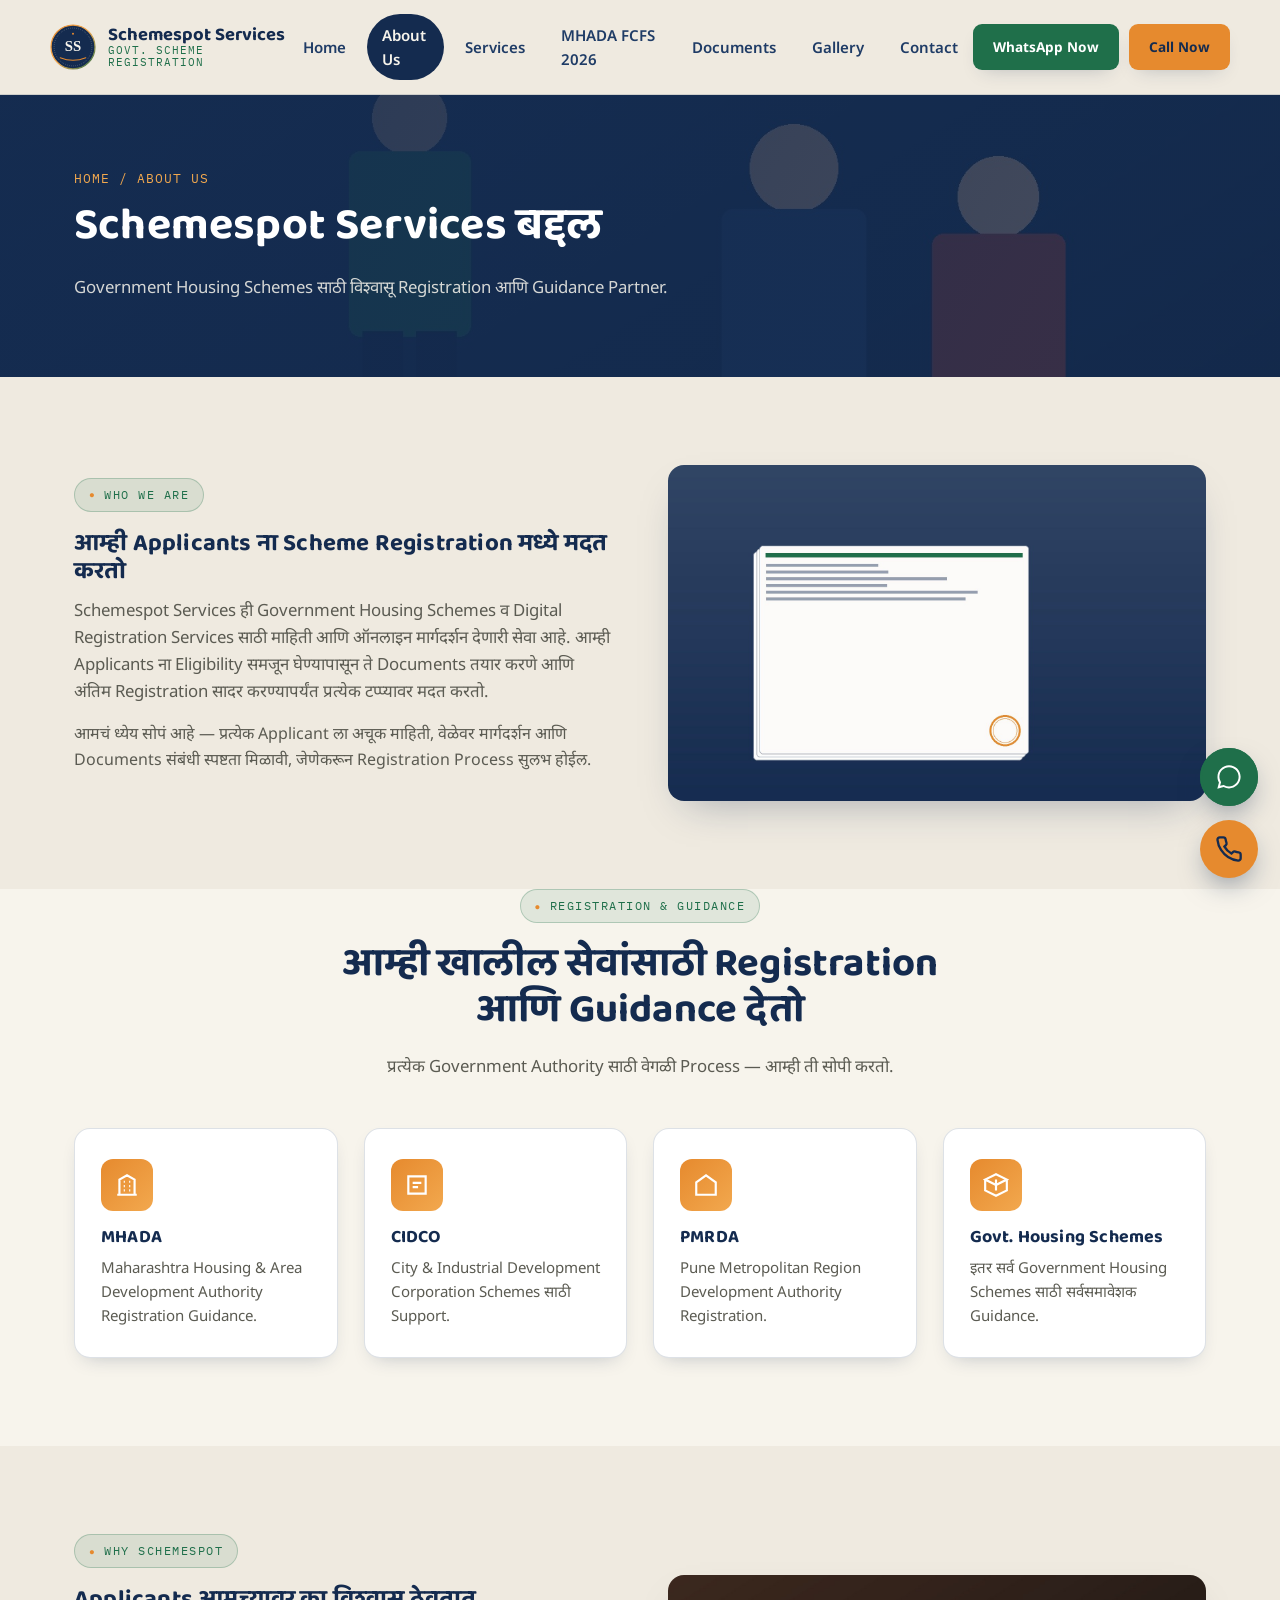
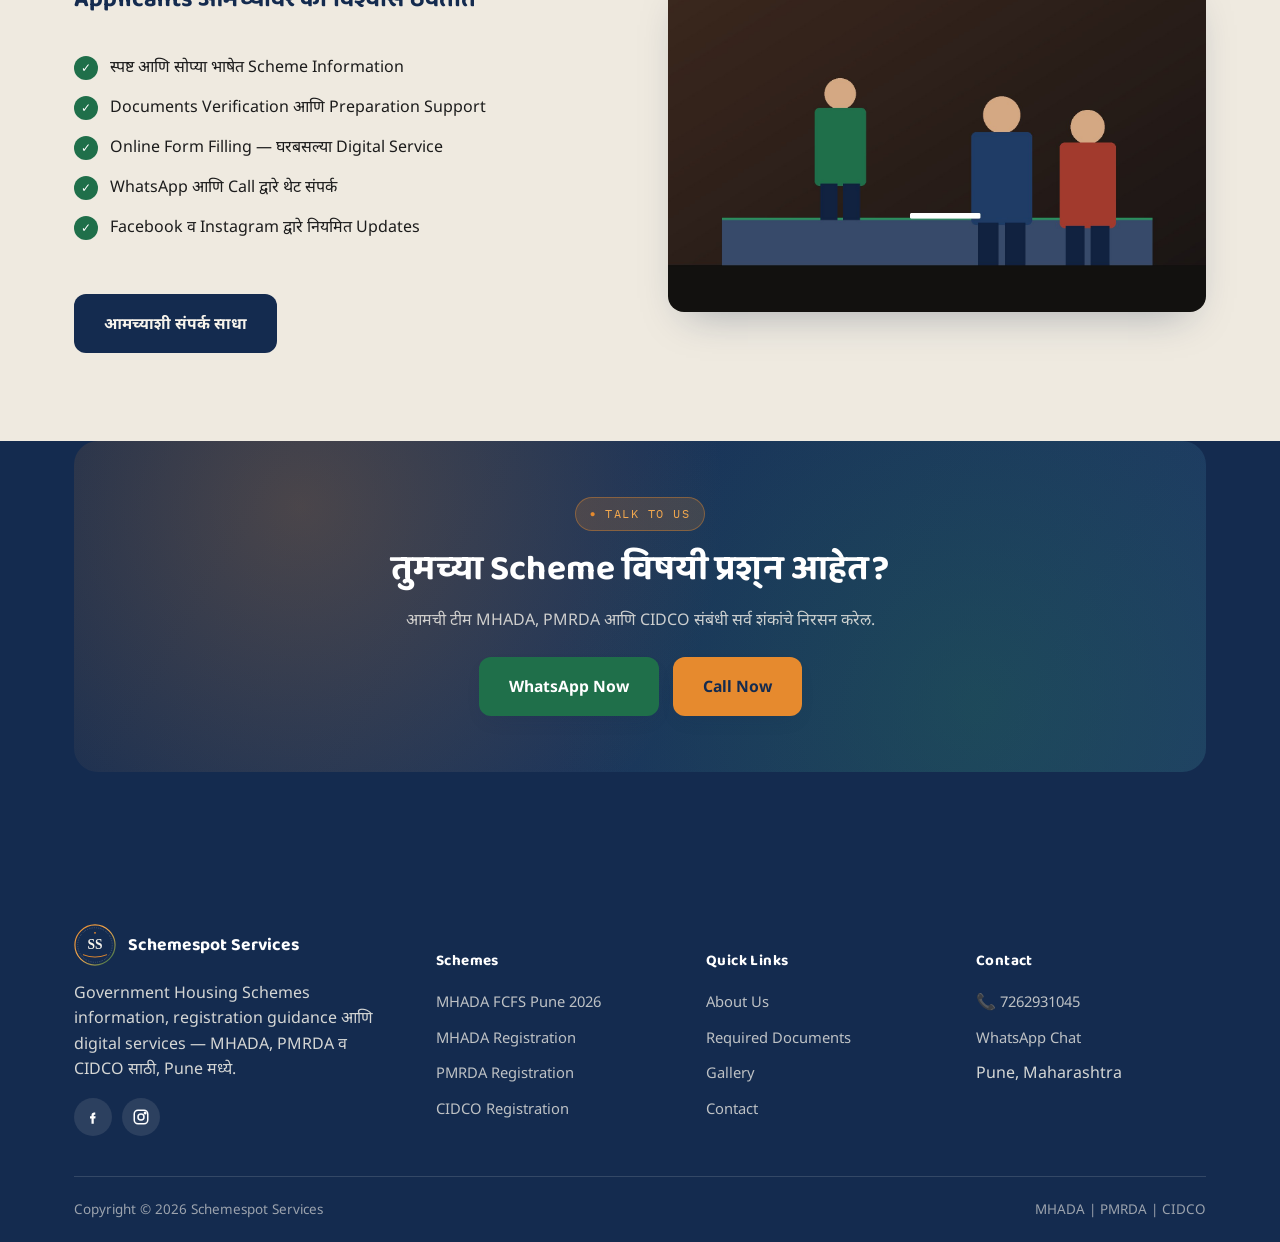
==== about.html @ c351c9f7 "sdjh" ====
<!DOCTYPE html>
<html lang="mr">
<head>
<meta charset="UTF-8">
<meta name="viewport" content="width=device-width, initial-scale=1.0">
<title>About Us | Schemespot Services</title>
<meta name="description" content="Schemespot Services आम्ही MHADA, CIDCO, PMRDA आणि Government Housing Schemes साठी Registration आणि Guidance देतो.">
<link rel="icon" href="assets/icons/logo.svg" type="image/svg+xml">
<link href="https://fonts.googleapis.com/css2?family=Baloo+2:wght@500;600;700;800&family=Noto+Sans:wght@400;500;600;700&family=Noto+Sans+Devanagari:wght@400;500;600;700&family=IBM+Plex+Mono:wght@500;600&display=swap" rel="stylesheet">
<link rel="stylesheet" href="css/style.css">
</head>
<body>

<header class="site-header">
  <div class="container nav">
    <a href="index.html" class="brand">
      <img src="assets/icons/logo.svg" alt="Schemespot Services logo">
      <div class="brand-text"><strong>Schemespot Services</strong><span>Govt. Scheme Registration</span></div>
    </a>
    <nav class="nav-links">
      <a href="index.html">Home</a>
      <a href="about.html">About Us</a>
      <a href="services.html">Services</a>
      <a href="mhada-fcfs.html">MHADA FCFS 2026</a>
      <a href="documents.html">Documents</a>
      <a href="gallery.html">Gallery</a>
      <a href="contact.html">Contact</a>
    </nav>
    <div class="nav-cta">
      <a href="https://wa.me/917262931045" target="_blank" rel="noopener" class="btn btn-whatsapp btn-sm">WhatsApp Now</a>
      <a href="tel:+917262931045" class="btn btn-call btn-sm">Call Now</a>
    </div>
    <button class="nav-toggle" aria-label="Toggle menu"><span></span><span></span><span></span></button>
  </div>
</header>

<section class="page-hero">
  <div class="hero-media" style="background-image:url('assets/images/about-office.jpg')"></div>
  <div class="container">
    <div class="breadcrumb">Home / About Us</div>
    <h1>Schemespot Services बद्दल</h1>
    <p>Government Housing Schemes साठी विश्वासू Registration आणि Guidance Partner.</p>
  </div>
</section>

<section>
  <div class="container split">
    <div class="reveal">
      <span class="eyebrow">Who We Are</span>
      <h2>आम्ही Applicants ना Scheme Registration मध्ये मदत करतो</h2>
      <p style="color:var(--muted);font-size:1.05rem;">Schemespot Services ही Government Housing Schemes व Digital Registration Services साठी माहिती आणि ऑनलाइन मार्गदर्शन देणारी सेवा आहे. आम्ही Applicants ना Eligibility समजून घेण्यापासून ते Documents तयार करणे आणि अंतिम Registration सादर करण्यापर्यंत प्रत्येक टप्प्यावर मदत करतो.</p>
      <p style="color:var(--muted);">आमचं ध्येय सोपं आहे — प्रत्येक Applicant ला अचूक माहिती, वेळेवर मार्गदर्शन आणि Documents संबंधी स्पष्टता मिळावी, जेणेकरून Registration Process सुलभ होईल.</p>
    </div>
    <div class="media-col reveal">
      <img src="assets/images/documents-banner.jpg" alt="Document verification illustration">
    </div>
  </div>
</section>

<section style="background:var(--paper-2);padding-top:0;">
  <div class="container">
    <div class="section-head center reveal">
      <span class="eyebrow" style="margin-left:auto;margin-right:auto;">Registration & Guidance</span>
      <h2>आम्ही खालील सेवांसाठी Registration आणि Guidance देतो</h2>
      <p>प्रत्येक Government Authority साठी वेगळी Process — आम्ही ती सोपी करतो.</p>
    </div>
    <div class="grid cols-4">
      <div class="card reveal">
        <div class="icon"><svg viewBox="0 0 24 24" fill="none" stroke="currentColor" stroke-width="2"><path d="M3 21h18M5 21V7l7-4 7 4v14M9 9h1m4 0h1m-6 4h1m4 0h1m-6 4h1m4 0h1"/></svg></div>
        <h3>MHADA</h3>
        <p>Maharashtra Housing & Area Development Authority Registration Guidance.</p>
      </div>
      <div class="card reveal">
        <div class="icon"><svg viewBox="0 0 24 24" fill="none" stroke="currentColor" stroke-width="2"><path d="M4 4h16v16H4z"/><path d="M8 10h8M8 14h5"/></svg></div>
        <h3>CIDCO</h3>
        <p>City & Industrial Development Corporation Schemes साठी Support.</p>
      </div>
      <div class="card reveal">
        <div class="icon"><svg viewBox="0 0 24 24" fill="none" stroke="currentColor" stroke-width="2"><path d="M3 9.5 12 3l9 6.5V21H3V9.5Z"/></svg></div>
        <h3>PMRDA</h3>
        <p>Pune Metropolitan Region Development Authority Registration.</p>
      </div>
      <div class="card reveal">
        <div class="icon"><svg viewBox="0 0 24 24" fill="none" stroke="currentColor" stroke-width="2"><path d="M12 2 2 7l10 5 10-5-10-5Zm0 5v10M2 7v10l10 5 10-5V7"/></svg></div>
        <h3>Govt. Housing Schemes</h3>
        <p>इतर सर्व Government Housing Schemes साठी सर्वसमावेशक Guidance.</p>
      </div>
    </div>
  </div>
</section>

<section>
  <div class="container split reverse">
    <div class="media-col reveal">
      <img src="assets/images/registration-photo-2.jpg" alt="Registration desk illustration">
    </div>
    <div class="reveal">
      <span class="eyebrow">Why Schemespot</span>
      <h2>Applicants आमच्यावर का विश्वास ठेवतात</h2>
      <ul class="checklist mt-40">
        <li><span class="tick">✓</span> स्पष्ट आणि सोप्या भाषेत Scheme Information</li>
        <li><span class="tick">✓</span> Documents Verification आणि Preparation Support</li>
        <li><span class="tick">✓</span> Online Form Filling — घरबसल्या Digital Service</li>
        <li><span class="tick">✓</span> WhatsApp आणि Call द्वारे थेट संपर्क</li>
        <li><span class="tick">✓</span> Facebook व Instagram द्वारे नियमित Updates</li>
      </ul>
      <a href="contact.html" class="btn btn-ink mt-40">आमच्याशी संपर्क साधा</a>
    </div>
  </div>
</section>

<section class="band" style="padding-top:0;">
  <div class="container">
    <div class="cta-band reveal">
      <span class="eyebrow" style="background:rgba(230,138,46,.18);border-color:rgba(230,138,46,.4);color:var(--saffron-2);">Talk To Us</span>
      <h2>तुमच्या Scheme विषयी प्रश्न आहेत?</h2>
      <p style="color:rgba(247,244,236,.8);max-width:520px;margin:12px auto 0;">आमची टीम MHADA, PMRDA आणि CIDCO संबंधी सर्व शंकांचे निरसन करेल.</p>
      <div class="cta-actions">
        <a href="https://wa.me/917262931045" target="_blank" rel="noopener" class="btn btn-whatsapp">WhatsApp Now</a>
        <a href="tel:+917262931045" class="btn btn-call">Call Now</a>
      </div>
    </div>
  </div>
</section>

<footer class="site-footer">
  <div class="container">
    <div class="footer-grid">
      <div>
        <div class="footer-brand"><img src="assets/icons/logo.svg" alt="Schemespot logo"><strong>Schemespot Services</strong></div>
        <p>Government Housing Schemes information, registration guidance आणि digital services — MHADA, PMRDA व CIDCO साठी, Pune मध्ये.</p>
        <div class="footer-social">
          <a href="https://www.facebook.com/share/1D9FqA26S8/" target="_blank" rel="noopener" aria-label="Facebook"><svg viewBox="0 0 24 24" fill="currentColor" style="color:#fff"><path d="M13.5 9H15V6h-1.5C11.6 6 10 7.6 10 9.5V11H8v3h2v7h3v-7h2.1l.4-3H13v-1.2c0-.6.4-.8.5-.8Z"/></svg></a>
          <a href="https://www.instagram.com/schemspot?igsh=ZXhpd25mdWsyY2Uy" target="_blank" rel="noopener" aria-label="Instagram"><svg viewBox="0 0 24 24" fill="none" stroke="#fff" stroke-width="2"><rect x="3" y="3" width="18" height="18" rx="5"/><circle cx="12" cy="12" r="4"/><circle cx="17.5" cy="6.5" r="1"/></svg></a>
        </div>
      </div>
      <div>
        <h5>Schemes</h5>
        <ul>
          <li><a href="mhada-fcfs.html">MHADA FCFS Pune 2026</a></li>
          <li><a href="services.html">MHADA Registration</a></li>
          <li><a href="services.html">PMRDA Registration</a></li>
          <li><a href="services.html">CIDCO Registration</a></li>
        </ul>
      </div>
      <div>
        <h5>Quick Links</h5>
        <ul>
          <li><a href="about.html">About Us</a></li>
          <li><a href="documents.html">Required Documents</a></li>
          <li><a href="gallery.html">Gallery</a></li>
          <li><a href="contact.html">Contact</a></li>
        </ul>
      </div>
      <div>
        <h5>Contact</h5>
        <ul>
          <li>📞 <a href="tel:+917262931045">7262931045</a></li>
          <li><a href="https://wa.me/917262931045" target="_blank" rel="noopener">WhatsApp Chat</a></li>
          <li>Pune, Maharashtra</li>
        </ul>
      </div>
    </div>
    <div class="footer-bottom">
      <span>Copyright © 2026 Schemespot Services</span>
      <span>MHADA | PMRDA | CIDCO</span>
    </div>
  </div>
</footer>

<div class="floating-buttons">
  <a href="https://wa.me/917262931045" class="fab fab-whatsapp" target="_blank" rel="noopener" aria-label="WhatsApp">
    <svg viewBox="0 0 24 24" fill="currentColor"><path d="M12.04 2C6.58 2 2.13 6.45 2.13 11.91c0 1.75.46 3.39 1.26 4.82L2 22l5.42-1.36a9.9 9.9 0 0 0 4.62 1.13h.01c5.46 0 9.91-4.45 9.91-9.91S17.5 2 12.04 2Zm0 18.13a8.2 8.2 0 0 1-4.18-1.15l-.3-.18-3.21.8.85-3.13-.2-.32a8.18 8.18 0 0 1-1.26-4.34c0-4.53 3.69-8.22 8.31-8.22 4.53 0 8.22 3.69 8.22 8.22 0 4.53-3.7 8.32-8.23 8.32Z"/></svg>
  </a>
  <a href="tel:+917262931045" class="fab fab-call" aria-label="Call Now">
    <svg viewBox="0 0 24 24" fill="none" stroke="currentColor" stroke-width="2"><path d="M22 16.92v3a2 2 0 0 1-2.18 2 19.79 19.79 0 0 1-8.63-3.07 19.5 19.5 0 0 1-6-6 19.79 19.79 0 0 1-3.07-8.67A2 2 0 0 1 4.11 2h3a2 2 0 0 1 2 1.72c.127.96.362 1.903.7 2.81a2 2 0 0 1-.45 2.11L8.09 9.91a16 16 0 0 0 6 6l1.27-1.27a2 2 0 0 1 2.11-.45c.907.338 1.85.573 2.81.7A2 2 0 0 1 22 16.92Z"/></svg>
  </a>
</div>

<script src="js/script.js"></script>
</body>
</html>
---- css/style.css ----
/* =========================================================
   Schemespot Services — Design Tokens
   Palette: civic-trust navy + saffron/green accents (tricolor
   nod), warm parchment paper. Signature motif: the perforated
   "registration token" card + circular seal stamp — echoing
   the FCFS token-allotment idea at the heart of the brief.
   ========================================================= */
:root{
  --ink:        #142B4F;
  --ink-2:      #1F3C66;
  --ink-soft:   #3A5580;
  --paper:      #EFEAE0;
  --paper-2:    #F7F4EC;
  --white:      #FFFFFF;
  --saffron:    #E68A2E;
  --saffron-2:  #F2A84E;
  --green:      #1F6F4A;
  --green-2:    #2C8F60;
  --maroon:     #A23B2E;
  --text:       #1C1C1C;
  --muted:      #5B5B52;
  --line:       rgba(20,43,79,0.14);
  --shadow:     0 18px 40px -18px rgba(20,43,79,0.35);
  --shadow-sm:  0 8px 20px -10px rgba(20,43,79,0.28);
  --radius:     16px;
  --radius-sm:  10px;
  --container:  1180px;

  --font-display: "Baloo 2", "Noto Sans Devanagari", sans-serif;
  --font-body:    "Noto Sans", "Noto Sans Devanagari", sans-serif;
  --font-mono:    "IBM Plex Mono", monospace;
}

*,*::before,*::after{ box-sizing:border-box; }
html{ scroll-behavior:smooth; }
body{
  margin:0;
  font-family:var(--font-body);
  background:var(--paper);
  color:var(--text);
  line-height:1.6;
  -webkit-font-smoothing:antialiased;
}
img{ max-width:100%; display:block; }
a{ color:inherit; text-decoration:none; }
ul{ margin:0; padding:0; list-style:none; }
h1,h2,h3,h4{
  font-family:var(--font-display);
  color:var(--ink);
  margin:0 0 .5em;
  line-height:1.15;
  letter-spacing:.2px;
}
p{ margin:0 0 1em; }
.container{
  width:100%;
  max-width:var(--container);
  margin:0 auto;
  padding:0 24px;
}
section{ padding:88px 0; }
@media (max-width:760px){ section{ padding:56px 0; } }

.eyebrow{
  display:inline-flex;
  align-items:center;
  gap:8px;
  font-family:var(--font-mono);
  font-size:.78rem;
  letter-spacing:1.5px;
  text-transform:uppercase;
  color:var(--green);
  background:rgba(31,111,74,0.1);
  border:1px solid rgba(31,111,74,0.25);
  padding:6px 14px;
  border-radius:999px;
  margin-bottom:18px;
}
.eyebrow::before{ content:"●"; color:var(--saffron); font-size:.6rem; }

.section-head{ max-width:640px; margin-bottom:48px; }
.section-head h2{ font-size:clamp(1.7rem,3.2vw,2.5rem); }
.section-head p{ color:var(--muted); font-size:1.05rem; }
.section-head.center{ margin-left:auto; margin-right:auto; text-align:center; }

/* Buttons */
.btn{
  display:inline-flex;
  align-items:center;
  justify-content:center;
  gap:10px;
  padding:15px 28px;
  border-radius:12px;
  font-weight:700;
  font-size:.98rem;
  border:2px solid transparent;
  cursor:pointer;
  transition:transform .18s ease, box-shadow .18s ease, background .18s ease, color .18s ease;
  white-space:nowrap;
}
.btn:active{ transform:translateY(1px); }
.btn-whatsapp{ background:var(--green); color:var(--white); box-shadow:var(--shadow-sm); }
.btn-whatsapp:hover{ background:var(--green-2); box-shadow:0 14px 28px -12px rgba(31,111,74,.55); transform:translateY(-2px); }
.btn-call{ background:var(--saffron); color:var(--ink); box-shadow:var(--shadow-sm); }
.btn-call:hover{ background:var(--saffron-2); box-shadow:0 14px 28px -12px rgba(230,138,46,.55); transform:translateY(-2px); }
.btn-outline{ background:transparent; color:var(--paper-2); border-color:rgba(247,244,236,.55); }
.btn-outline:hover{ background:rgba(247,244,236,.12); border-color:var(--paper-2); transform:translateY(-2px); }
.btn-ink{ background:var(--ink); color:var(--paper-2); }
.btn-ink:hover{ background:var(--ink-2); transform:translateY(-2px); }
.btn-sm{ padding:10px 18px; font-size:.85rem; border-radius:9px; }
.btn svg{ width:19px; height:19px; flex-shrink:0; }

/* =============== HEADER =============== */
.site-header{
  position:sticky; top:0; z-index:500;
  background:rgba(239,234,224,0.92);
  backdrop-filter:blur(10px);
  border-bottom:1px solid var(--line);
}
.nav{
  display:flex; align-items:center; justify-content:space-between;
  padding:14px 0;
}
.brand{ display:flex; align-items:center; gap:12px; }
.brand img{ width:46px; height:46px; }
.brand-text{ display:flex; flex-direction:column; line-height:1.1; }
.brand-text strong{ font-family:var(--font-display); font-size:1.15rem; color:var(--ink); }
.brand-text span{ font-family:var(--font-mono); font-size:.68rem; letter-spacing:1px; color:var(--green); text-transform:uppercase; }

.nav-links{ display:flex; align-items:center; gap:6px; }
.nav-links a{
  padding:9px 15px; border-radius:999px; font-weight:600; font-size:.94rem; color:var(--ink-2);
  transition:background .2s ease, color .2s ease;
  position:relative;
}
.nav-links a:hover{ background:rgba(20,43,79,.08); }
.nav-links a.active{ background:var(--ink); color:var(--paper-2); }
.nav-cta{ display:flex; gap:10px; }

.nav-toggle{
  display:none; flex-direction:column; gap:5px; background:none; border:none; cursor:pointer; padding:8px;
}
.nav-toggle span{ width:26px; height:3px; background:var(--ink); border-radius:2px; transition:.25s; }

@media (max-width:980px){
  .nav-links{
    position:fixed; inset:70px 16px auto 16px; background:var(--white);
    flex-direction:column; align-items:stretch; gap:2px; padding:14px;
    border-radius:16px; box-shadow:var(--shadow); border:1px solid var(--line);
    transform:translateY(-14px); opacity:0; pointer-events:none; transition:.22s ease;
  }
  .nav-links.open{ transform:translateY(0); opacity:1; pointer-events:auto; }
  .nav-links a{ text-align:center; }
  .nav-cta{ display:none; }
  .nav-toggle{ display:flex; }
}

/* =============== HERO =============== */
.hero{
  position:relative;
  color:var(--paper-2);
  overflow:hidden;
  padding:0;
}
.hero-media{
  position:absolute; inset:0;
  background-size:cover; background-position:center;
}
.hero-media::after{
  content:""; position:absolute; inset:0;
  background:linear-gradient(120deg, rgba(20,43,79,.94) 0%, rgba(20,43,79,.82) 45%, rgba(20,43,79,.55) 100%);
}
.hero-inner{
  position:relative; z-index:2;
  display:grid; grid-template-columns:1.15fr .85fr; gap:48px; align-items:center;
  padding:120px 0 90px;
}
.hero h1{ color:var(--white); font-size:clamp(2.1rem,4.4vw,3.4rem); margin-bottom:.4em; }
.hero h1 em{ font-style:normal; color:var(--saffron-2); }
.hero p.lead{ color:rgba(247,244,236,.88); font-size:1.12rem; max-width:560px; }
.hero-badges{ display:flex; flex-wrap:wrap; gap:10px; margin:26px 0 32px; }
.hero-badge{
  font-size:.82rem; font-weight:700; padding:8px 14px; border-radius:999px;
  background:rgba(247,244,236,.12); border:1px solid rgba(247,244,236,.3);
}
.hero-actions{ display:flex; flex-wrap:wrap; gap:14px; }

/* Signature: token/registration card */
.token-card{
  position:relative;
  background:var(--paper-2);
  color:var(--ink);
  border-radius:18px;
  padding:26px 24px 22px;
  box-shadow:0 30px 60px -20px rgba(0,0,0,.5);
  transform:rotate(2.5deg);
}
.token-card::before,.token-card::after{
  content:""; position:absolute; width:26px; height:26px; background:var(--paper); border-radius:50%;
  top:50%; transform:translateY(-50%);
}
.token-card::before{ left:-13px; }
.token-card::after{ right:-13px; }
.token-top{ display:flex; justify-content:space-between; align-items:flex-start; margin-bottom:14px; }
.token-top .tag{ font-family:var(--font-mono); font-size:.7rem; letter-spacing:1px; text-transform:uppercase; color:var(--green); }
.token-seal{
  width:52px; height:52px; border-radius:50%; border:2px dashed var(--saffron);
  display:flex; align-items:center; justify-content:center; font-family:var(--font-mono);
  font-size:.62rem; font-weight:700; color:var(--saffron); text-align:center; line-height:1.1;
}
.token-number{ font-family:var(--font-mono); font-size:1.9rem; font-weight:700; color:var(--ink); letter-spacing:1px; margin:4px 0 10px; }
.token-divider{ border-top:2px dashed var(--line); margin:14px 0; position:relative; }
.token-row{ display:flex; justify-content:space-between; font-size:.86rem; padding:5px 0; color:var(--muted); }
.token-row b{ color:var(--ink); font-weight:700; }
.token-status{
  margin-top:14px; display:inline-flex; align-items:center; gap:6px;
  background:rgba(31,111,74,.12); color:var(--green); font-weight:700; font-size:.8rem;
  padding:6px 12px; border-radius:999px;
}
.token-status::before{ content:"✔"; }

@media (max-width:900px){
  .hero-inner{ grid-template-columns:1fr; padding:96px 0 60px; text-align:left; }
  .token-card{ max-width:340px; transform:rotate(1.5deg); }
}

/* =============== MARQUEE / TRUST STRIP =============== */
.trust-strip{ background:var(--ink); padding:18px 0; overflow:hidden; }
.trust-track{ display:flex; gap:60px; animation:scroll 22s linear infinite; width:max-content; }
.trust-track span{ font-family:var(--font-mono); color:rgba(247,244,236,.75); letter-spacing:2px; font-size:.85rem; white-space:nowrap; }
@keyframes scroll{ from{ transform:translateX(0);} to{ transform:translateX(-50%);} }

/* =============== CARDS GRID =============== */
.grid{ display:grid; gap:26px; }
.grid.cols-3{ grid-template-columns:repeat(3,1fr); }
.grid.cols-4{ grid-template-columns:repeat(4,1fr); }
.grid.cols-2{ grid-template-columns:repeat(2,1fr); }
@media (max-width:960px){ .grid.cols-3, .grid.cols-4{ grid-template-columns:repeat(2,1fr);} }
@media (max-width:620px){ .grid.cols-3, .grid.cols-4, .grid.cols-2{ grid-template-columns:1fr;} }

.card{
  background:var(--white);
  border:1px solid var(--line);
  border-radius:var(--radius);
  padding:30px 26px;
  box-shadow:var(--shadow-sm);
  transition:transform .22s ease, box-shadow .22s ease;
  position:relative;
}
.card:hover{ transform:translateY(-6px); box-shadow:var(--shadow); }
.card .icon{
  width:52px; height:52px; border-radius:12px; display:flex; align-items:center; justify-content:center;
  background:linear-gradient(135deg,var(--saffron),var(--saffron-2)); color:var(--white); margin-bottom:16px;
}
.card .icon svg{ width:26px; height:26px; }
.card h3{ font-size:1.12rem; margin-bottom:.4em; }
.card p{ color:var(--muted); font-size:.94rem; margin-bottom:0; }
.card .tab{
  position:absolute; top:-10px; right:22px; background:var(--ink); color:var(--paper-2);
  font-family:var(--font-mono); font-size:.7rem; padding:4px 10px; border-radius:6px;
}

/* Perforated / stub card variant for services */
.stub-card{ border-style:dashed; }
.stub-card::before{
  content:""; position:absolute; left:-1px; top:50%; width:16px; height:16px; background:var(--paper);
  border-radius:50%; transform:translate(-50%,-50%); border:1px solid var(--line);
}
.stub-card::after{
  content:""; position:absolute; right:-1px; top:50%; width:16px; height:16px; background:var(--paper);
  border-radius:50%; transform:translate(50%,-50%); border:1px solid var(--line);
}

/* =============== ABOUT / SPLIT SECTIONS =============== */
.split{ display:grid; grid-template-columns:1fr 1fr; gap:56px; align-items:center; }
@media (max-width:900px){ .split{ grid-template-columns:1fr; gap:32px; } }
.split img{ border-radius:var(--radius); box-shadow:var(--shadow); }
.split.reverse .media-col{ order:2; }
.checklist li{ display:flex; gap:12px; align-items:flex-start; margin-bottom:14px; font-size:1rem; }
.checklist li .tick{
  flex-shrink:0; width:24px; height:24px; border-radius:50%; background:var(--green); color:#fff;
  display:flex; align-items:center; justify-content:center; font-size:.75rem; margin-top:2px;
}

.stat-row{ display:flex; gap:34px; margin-top:30px; flex-wrap:wrap; }
.stat b{ display:block; font-family:var(--font-display); font-size:2rem; color:var(--ink); }
.stat span{ font-size:.82rem; color:var(--muted); text-transform:uppercase; letter-spacing:.6px; }

/* =============== BANDS / CTA =============== */
.band{ background:var(--ink); color:var(--paper-2); }
.band .section-head h2{ color:var(--white); }
.band .section-head p{ color:rgba(247,244,236,.75); }
.cta-band{
  background:linear-gradient(120deg,var(--ink) 0%, var(--ink-2) 100%);
  border-radius:24px; padding:56px; color:var(--white); text-align:center;
  position:relative; overflow:hidden;
}
.cta-band::before{
  content:""; position:absolute; inset:0;
  background:radial-gradient(circle at 20% 20%, rgba(230,138,46,.25), transparent 45%),
             radial-gradient(circle at 80% 80%, rgba(31,111,74,.3), transparent 45%);
}
.cta-band > *{ position:relative; z-index:1; }
.cta-band h2{ color:var(--white); font-size:clamp(1.6rem,3vw,2.2rem); }
.cta-actions{ display:flex; gap:14px; justify-content:center; flex-wrap:wrap; margin-top:24px; }

/* =============== TIMELINE (dates) =============== */
.timeline{ position:relative; padding-left:28px; border-left:3px dashed var(--saffron); }
.timeline-item{ position:relative; margin-bottom:30px; padding-left:22px; }
.timeline-item::before{
  content:""; position:absolute; left:-38px; top:2px; width:16px; height:16px; border-radius:50%;
  background:var(--green); border:3px solid var(--paper);
}
.timeline-item .date{ font-family:var(--font-mono); color:var(--saffron); font-weight:700; font-size:.85rem; }
.timeline-item h4{ margin:.2em 0; }
.timeline-item p{ color:var(--muted); margin:0; }

/* =============== TABLES =============== */
.info-table{ width:100%; border-collapse:collapse; background:var(--white); border-radius:var(--radius); overflow:hidden; box-shadow:var(--shadow-sm); }
.info-table th,.info-table td{ padding:16px 20px; text-align:left; border-bottom:1px solid var(--line); font-size:.96rem; }
.info-table th{ background:var(--ink); color:var(--paper-2); font-family:var(--font-display); font-weight:600; }
.info-table tr:last-child td{ border-bottom:none; }
.info-table tr:nth-child(even) td{ background:rgba(20,43,79,.03); }

/* =============== DOCUMENT CHECKLIST (page 6) =============== */
.doc-panel{
  background:var(--white); border:1px solid var(--line); border-radius:var(--radius); padding:34px;
  box-shadow:var(--shadow-sm);
}
.doc-panel h3{ display:flex; align-items:center; gap:10px; }
.doc-panel h3 .num{
  width:34px; height:34px; border-radius:50%; background:var(--saffron); color:var(--ink);
  display:flex; align-items:center; justify-content:center; font-family:var(--font-mono); font-weight:700; font-size:.9rem;
}
.doc-list{ margin-top:18px; }
.doc-list li{
  display:flex; gap:12px; align-items:flex-start; padding:12px 0; border-bottom:1px dashed var(--line); font-size:.98rem;
}
.doc-list li:last-child{ border-bottom:none; }
.doc-list li .check{ color:var(--green); font-weight:900; flex-shrink:0; }
.doc-note{
  margin-top:24px; padding:16px 18px; background:rgba(230,138,46,.1); border:1px solid rgba(230,138,46,.3);
  border-radius:12px; font-size:.92rem; color:var(--ink-2);
}

/* =============== GALLERY =============== */
.filter-bar{ display:flex; gap:10px; flex-wrap:wrap; margin-bottom:32px; }
.filter-btn{
  padding:9px 18px; border-radius:999px; border:1px solid var(--line); background:var(--white);
  font-weight:600; font-size:.88rem; cursor:pointer; transition:.2s;
}
.filter-btn.active, .filter-btn:hover{ background:var(--ink); color:var(--paper-2); border-color:var(--ink); }

.gallery-grid{ display:grid; grid-template-columns:repeat(3,1fr); gap:20px; }
@media (max-width:900px){ .gallery-grid{ grid-template-columns:repeat(2,1fr); } }
@media (max-width:560px){ .gallery-grid{ grid-template-columns:1fr; } }

.gallery-item{
  position:relative; border-radius:var(--radius-sm); overflow:hidden; cursor:pointer; aspect-ratio:4/3;
  box-shadow:var(--shadow-sm);
}
.gallery-item img,.gallery-item video{ width:100%; height:100%; object-fit:cover; transition:transform .4s ease; }
.gallery-item:hover img,.gallery-item:hover video{ transform:scale(1.08); }
.gallery-item .overlay{
  position:absolute; inset:0; background:linear-gradient(180deg, transparent 40%, rgba(20,43,79,.85) 100%);
  display:flex; align-items:flex-end; padding:16px; opacity:0; transition:.25s;
}
.gallery-item:hover .overlay{ opacity:1; }
.gallery-item .overlay span{ color:#fff; font-weight:700; font-size:.9rem; }
.gallery-item .play{
  position:absolute; inset:0; display:flex; align-items:center; justify-content:center;
}
.gallery-item .play svg{ width:56px; height:56px; filter:drop-shadow(0 4px 10px rgba(0,0,0,.4)); }
.gallery-item.hidden{ display:none; }

.lightbox{
  position:fixed; inset:0; background:rgba(20,43,79,.92); z-index:2000; display:none;
  align-items:center; justify-content:center; padding:30px;
}
.lightbox.open{ display:flex; }
.lightbox-content{ max-width:900px; width:100%; }
.lightbox-content img, .lightbox-content video{ width:100%; border-radius:14px; max-height:80vh; object-fit:contain; background:#000; }
.lightbox-close{
  position:absolute; top:26px; right:30px; color:#fff; font-size:2rem; cursor:pointer; background:none; border:none;
}
.lightbox-caption{ color:var(--paper-2); text-align:center; margin-top:14px; font-family:var(--font-mono); font-size:.85rem; }

/* =============== CONTACT =============== */
.contact-grid{ display:grid; grid-template-columns:1fr 1fr; gap:40px; }
@media (max-width:900px){ .contact-grid{ grid-template-columns:1fr; } }
.contact-card{
  background:var(--white); border-radius:var(--radius); padding:30px; box-shadow:var(--shadow-sm); border:1px solid var(--line);
}
.contact-row{ display:flex; gap:16px; align-items:flex-start; padding:16px 0; border-bottom:1px dashed var(--line); }
.contact-row:last-child{ border-bottom:none; }
.contact-row .ic{
  width:44px; height:44px; border-radius:10px; background:rgba(31,111,74,.12); color:var(--green);
  display:flex; align-items:center; justify-content:center; flex-shrink:0;
}
.contact-row .ic svg{ width:22px; height:22px; }
.contact-row h4{ margin:0 0 2px; font-size:1rem; }
.contact-row p{ margin:0; color:var(--muted); font-size:.94rem; }

.map-wrap{ border-radius:var(--radius); overflow:hidden; box-shadow:var(--shadow-sm); border:1px solid var(--line); }
.map-wrap iframe{ width:100%; height:340px; border:0; display:block; }

.form-field{ margin-bottom:18px; }
.form-field label{ display:block; font-weight:700; font-size:.88rem; margin-bottom:7px; color:var(--ink); }
.form-field input,.form-field select,.form-field textarea{
  width:100%; padding:13px 15px; border-radius:10px; border:1.5px solid var(--line); font-family:var(--font-body);
  font-size:.96rem; background:var(--paper-2); transition:border-color .2s;
}
.form-field input:focus,.form-field select:focus,.form-field textarea:focus{ outline:none; border-color:var(--saffron); background:#fff; }
.form-note{ font-size:.82rem; color:var(--muted); margin-top:10px; }
.form-success{
  display:none; background:rgba(31,111,74,.12); border:1px solid rgba(31,111,74,.35); color:var(--green);
  padding:14px 16px; border-radius:10px; font-weight:600; margin-top:16px;
}
.form-success.show{ display:block; }

/* =============== FOOTER =============== */
.site-footer{ background:var(--ink); color:rgba(247,244,236,.85); padding-top:64px; }
.footer-grid{ display:grid; grid-template-columns:1.4fr 1fr 1fr 1fr; gap:40px; padding-bottom:40px; border-bottom:1px solid rgba(247,244,236,.14); }
@media (max-width:860px){ .footer-grid{ grid-template-columns:1fr 1fr; } }
@media (max-width:560px){ .footer-grid{ grid-template-columns:1fr; } }
.footer-brand{ display:flex; gap:12px; align-items:center; margin-bottom:14px; }
.footer-brand img{ width:42px; height:42px; }
.footer-brand strong{ color:#fff; font-family:var(--font-display); font-size:1.1rem; }
.site-footer h5{ color:#fff; font-family:var(--font-display); font-size:.95rem; margin-bottom:16px; letter-spacing:.4px; }
.site-footer ul li{ margin-bottom:10px; }
.site-footer ul li a{ color:rgba(247,244,236,.75); font-size:.92rem; transition:color .2s; }
.site-footer ul li a:hover{ color:var(--saffron-2); }
.footer-social{ display:flex; gap:10px; margin-top:6px; }
.footer-social a{
  width:38px; height:38px; border-radius:50%; background:rgba(247,244,236,.1); display:flex; align-items:center; justify-content:center;
  transition:.2s;
}
.footer-social a:hover{ background:var(--saffron); }
.footer-social svg{ width:18px; height:18px; }
.footer-bottom{ display:flex; justify-content:space-between; align-items:center; padding:22px 0; flex-wrap:wrap; gap:10px; font-size:.84rem; color:rgba(247,244,236,.6); }

/* =============== FLOATING BUTTONS =============== */
.floating-buttons{ position:fixed; right:22px; bottom:22px; z-index:900; display:flex; flex-direction:column; gap:14px; }
.fab{
  width:58px; height:58px; border-radius:50%; display:flex; align-items:center; justify-content:center;
  box-shadow:0 12px 28px -8px rgba(20,43,79,.5); color:#fff; position:relative; transition:transform .2s;
}
.fab:hover{ transform:scale(1.08); }
.fab svg{ width:28px; height:28px; }
.fab-whatsapp{ background:var(--green); }
.fab-call{ background:var(--saffron); color:var(--ink); }
.fab-whatsapp::after{
  content:""; position:absolute; inset:0; border-radius:50%; border:2px solid var(--green);
  animation:pulse 2s ease-out infinite;
}
@keyframes pulse{ 0%{ transform:scale(1); opacity:.7; } 100%{ transform:scale(1.6); opacity:0; } }
@media (max-width:600px){ .fab{ width:52px; height:52px; } .fab svg{ width:24px; height:24px; } }

/* =============== PAGE HEADER (inner pages) =============== */
.page-hero{
  position:relative; padding:74px 0 60px; color:#fff; overflow:hidden;
}
.page-hero .hero-media::after{ background:linear-gradient(120deg, rgba(20,43,79,.92), rgba(20,43,79,.72)); }
.page-hero .container{ position:relative; z-index:2; }
.breadcrumb{ font-family:var(--font-mono); font-size:.8rem; color:var(--saffron-2); margin-bottom:10px; letter-spacing:1px; text-transform:uppercase; }
.page-hero h1{ color:#fff; font-size:clamp(1.8rem,3.6vw,2.8rem); }
.page-hero p{ color:rgba(247,244,236,.85); max-width:600px; font-size:1.05rem; }

/* utility */
.mt-40{ margin-top:40px; }
.text-center{ text-align:center; }
.reveal{ opacity:0; transform:translateY(24px); transition:opacity .6s ease, transform .6s ease; }
.reveal.in{ opacity:1; transform:translateY(0); }
.pill-list{ display:flex; flex-wrap:wrap; gap:10px; }
.pill{ background:var(--white); border:1px solid var(--line); padding:8px 16px; border-radius:999px; font-size:.86rem; font-weight:600; color:var(--ink-2); }
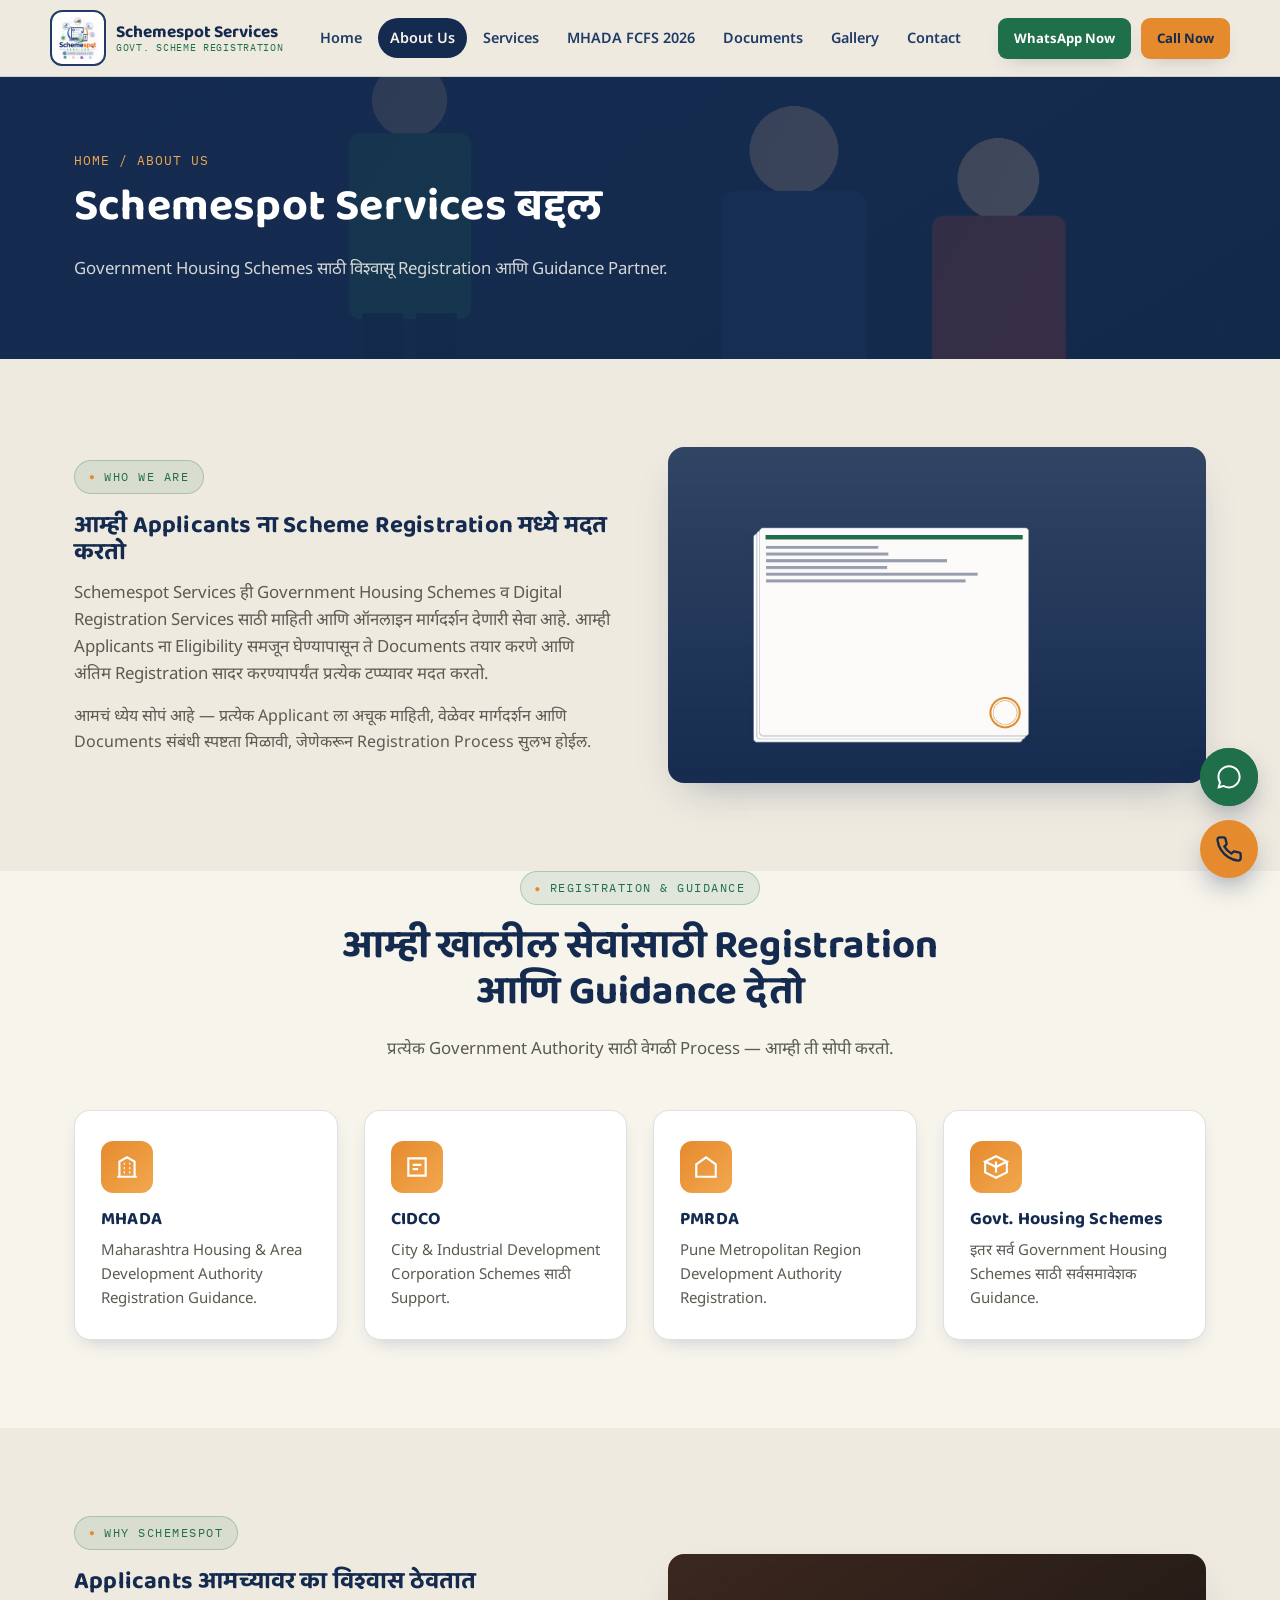
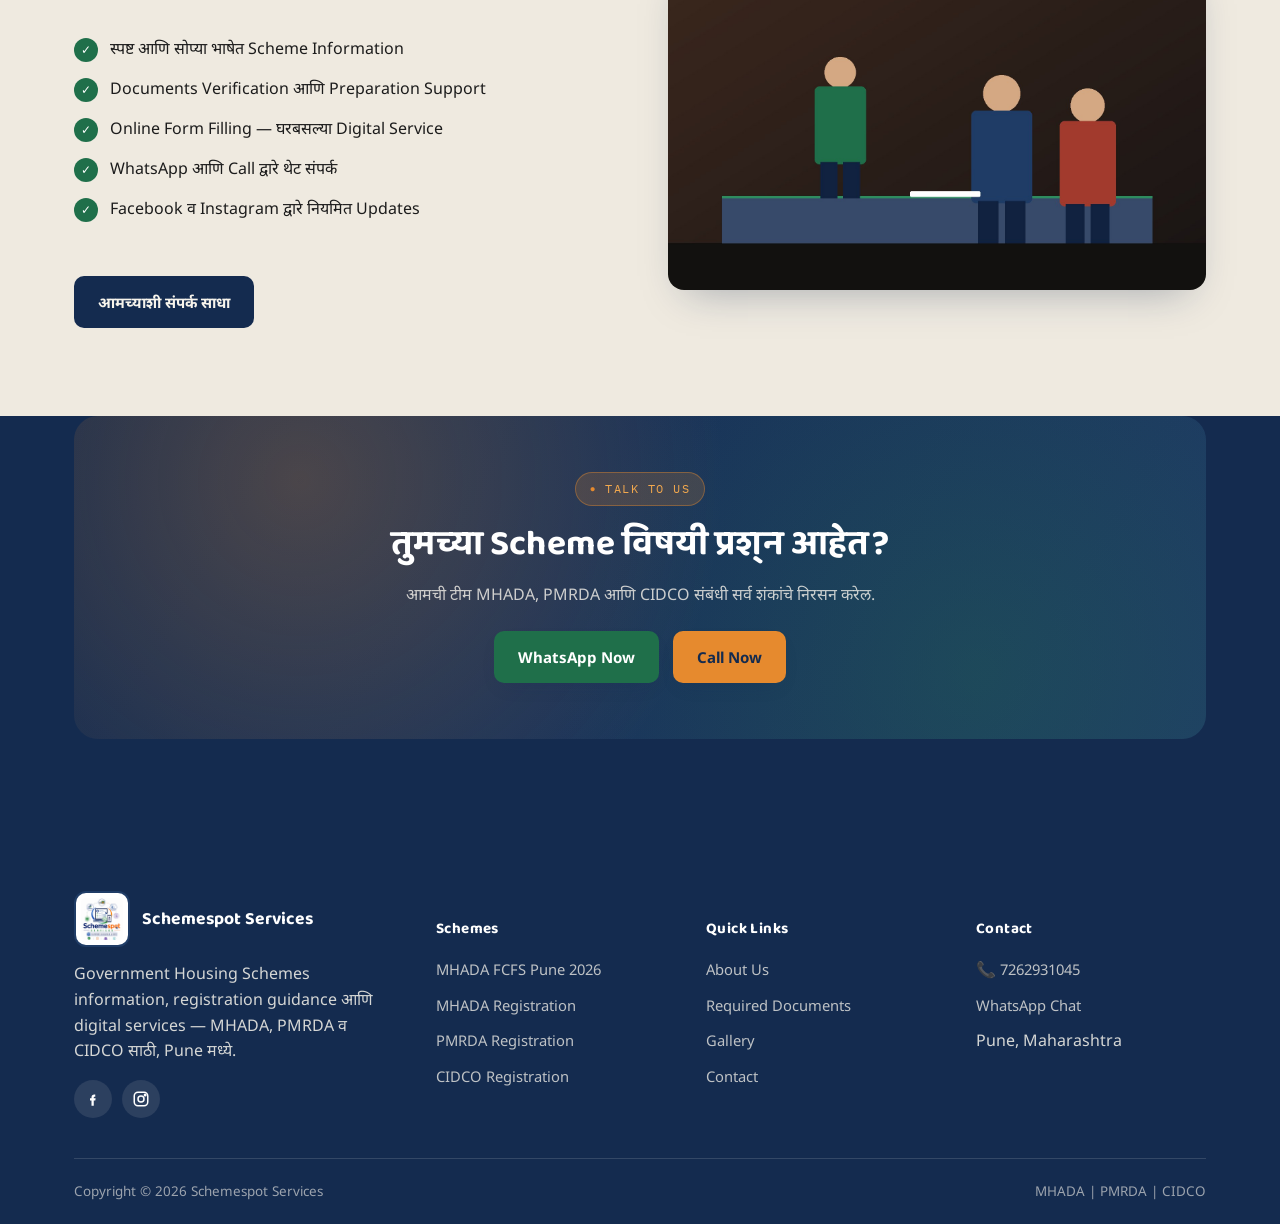
==== commit 8e833b83: "sjb" ====
--- a/about.html
+++ b/about.html
@@ -5,7 +5,7 @@
 <meta name="viewport" content="width=device-width, initial-scale=1.0">
 <title>About Us | Schemespot Services</title>
 <meta name="description" content="Schemespot Services आम्ही MHADA, CIDCO, PMRDA आणि Government Housing Schemes साठी Registration आणि Guidance देतो.">
-<link rel="icon" href="assets/icons/logo.svg" type="image/svg+xml">
+<link rel="icon" href="assets/images/SchemspotLogo.jpeg" type="image/svg+xml">
 <link href="https://fonts.googleapis.com/css2?family=Baloo+2:wght@500;600;700;800&family=Noto+Sans:wght@400;500;600;700&family=Noto+Sans+Devanagari:wght@400;500;600;700&family=IBM+Plex+Mono:wght@500;600&display=swap" rel="stylesheet">
 <link rel="stylesheet" href="css/style.css">
 </head>
@@ -14,7 +14,7 @@
 <header class="site-header">
   <div class="container nav">
     <a href="index.html" class="brand">
-      <img src="assets/icons/logo.svg" alt="Schemespot Services logo">
+       <img src="assets/images/SchemspotLogo.jpeg" alt="Schemespot Services logo">
       <div class="brand-text"><strong>Schemespot Services</strong><span>Govt. Scheme Registration</span></div>
     </a>
     <nav class="nav-links">
@@ -127,7 +127,7 @@
   <div class="container">
     <div class="footer-grid">
       <div>
-        <div class="footer-brand"><img src="assets/icons/logo.svg" alt="Schemespot logo"><strong>Schemespot Services</strong></div>
+        <div class="footer-brand"><img src="assets/images/SchemspotLogo.jpeg" alt="Schemespot logo"><strong>Schemespot Services</strong></div>
         <p>Government Housing Schemes information, registration guidance आणि digital services — MHADA, PMRDA व CIDCO साठी, Pune मध्ये.</p>
         <div class="footer-social">
           <a href="https://www.facebook.com/share/1D9FqA26S8/" target="_blank" rel="noopener" aria-label="Facebook"><svg viewBox="0 0 24 24" fill="currentColor" style="color:#fff"><path d="M13.5 9H15V6h-1.5C11.6 6 10 7.6 10 9.5V11H8v3h2v7h3v-7h2.1l.4-3H13v-1.2c0-.6.4-.8.5-.8Z"/></svg></a>
--- a/css/style.css
+++ b/css/style.css
@@ -5,471 +5,1715 @@
    "registration token" card + circular seal stamp — echoing
    the FCFS token-allotment idea at the heart of the brief.
    ========================================================= */
-:root{
-  --ink:        #142B4F;
-  --ink-2:      #1F3C66;
-  --ink-soft:   #3A5580;
-  --paper:      #EFEAE0;
-  --paper-2:    #F7F4EC;
-  --white:      #FFFFFF;
-  --saffron:    #E68A2E;
-  --saffron-2:  #F2A84E;
-  --green:      #1F6F4A;
-  --green-2:    #2C8F60;
-  --maroon:     #A23B2E;
-  --text:       #1C1C1C;
-  --muted:      #5B5B52;
-  --line:       rgba(20,43,79,0.14);
-  --shadow:     0 18px 40px -18px rgba(20,43,79,0.35);
-  --shadow-sm:  0 8px 20px -10px rgba(20,43,79,0.28);
-  --radius:     16px;
-  --radius-sm:  10px;
-  --container:  1180px;
+:root {
+  --ink: #142B4F;
+  --ink-2: #1F3C66;
+  --ink-soft: #3A5580;
+  --paper: #EFEAE0;
+  --paper-2: #F7F4EC;
+  --white: #FFFFFF;
+  --saffron: #E68A2E;
+  --saffron-2: #F2A84E;
+  --green: #1F6F4A;
+  --green-2: #2C8F60;
+  --maroon: #A23B2E;
+  --text: #1C1C1C;
+  --muted: #5B5B52;
+  --line: rgba(20, 43, 79, 0.14);
+  --shadow: 0 18px 40px -18px rgba(20, 43, 79, 0.35);
+  --shadow-sm: 0 8px 20px -10px rgba(20, 43, 79, 0.28);
+  --radius: 16px;
+  --radius-sm: 10px;
+  --container: 1180px;
 
   --font-display: "Baloo 2", "Noto Sans Devanagari", sans-serif;
-  --font-body:    "Noto Sans", "Noto Sans Devanagari", sans-serif;
-  --font-mono:    "IBM Plex Mono", monospace;
-}
-
-*,*::before,*::after{ box-sizing:border-box; }
-html{ scroll-behavior:smooth; }
-body{
-  margin:0;
-  font-family:var(--font-body);
-  background:var(--paper);
-  color:var(--text);
-  line-height:1.6;
-  -webkit-font-smoothing:antialiased;
-}
-img{ max-width:100%; display:block; }
-a{ color:inherit; text-decoration:none; }
-ul{ margin:0; padding:0; list-style:none; }
-h1,h2,h3,h4{
-  font-family:var(--font-display);
-  color:var(--ink);
-  margin:0 0 .5em;
-  line-height:1.15;
-  letter-spacing:.2px;
-}
-p{ margin:0 0 1em; }
-.container{
-  width:100%;
-  max-width:var(--container);
-  margin:0 auto;
-  padding:0 24px;
-}
-section{ padding:88px 0; }
-@media (max-width:760px){ section{ padding:56px 0; } }
-
-.eyebrow{
-  display:inline-flex;
-  align-items:center;
-  gap:8px;
-  font-family:var(--font-mono);
-  font-size:.78rem;
-  letter-spacing:1.5px;
-  text-transform:uppercase;
-  color:var(--green);
-  background:rgba(31,111,74,0.1);
-  border:1px solid rgba(31,111,74,0.25);
-  padding:6px 14px;
-  border-radius:999px;
-  margin-bottom:18px;
-}
-.eyebrow::before{ content:"●"; color:var(--saffron); font-size:.6rem; }
-
-.section-head{ max-width:640px; margin-bottom:48px; }
-.section-head h2{ font-size:clamp(1.7rem,3.2vw,2.5rem); }
-.section-head p{ color:var(--muted); font-size:1.05rem; }
-.section-head.center{ margin-left:auto; margin-right:auto; text-align:center; }
+  --font-body: "Noto Sans", "Noto Sans Devanagari", sans-serif;
+  --font-mono: "IBM Plex Mono", monospace;
+}
+
+*,
+*::before,
+*::after {
+  box-sizing: border-box;
+}
+
+html {
+  scroll-behavior: smooth;
+}
+
+body {
+  margin: 0;
+  font-family: var(--font-body);
+  background: var(--paper);
+  color: var(--text);
+  line-height: 1.6;
+  -webkit-font-smoothing: antialiased;
+}
+
+img {
+  max-width: 100%;
+  display: block;
+}
+
+a {
+  color: inherit;
+  text-decoration: none;
+}
+
+ul {
+  margin: 0;
+  padding: 0;
+  list-style: none;
+}
+
+h1,
+h2,
+h3,
+h4 {
+  font-family: var(--font-display);
+  color: var(--ink);
+  margin: 0 0 .5em;
+  line-height: 1.15;
+  letter-spacing: .2px;
+}
+
+p {
+  margin: 0 0 1em;
+}
+
+.container {
+  width: 100%;
+  max-width: var(--container);
+  margin: 0 auto;
+  padding: 0 24px;
+}
+
+@media (max-width:560px) {
+  .container {
+    padding: 0 16px;
+  }
+}
+
+section {
+  padding: 88px 0;
+}
+
+@media (max-width:760px) {
+  section {
+    padding: 56px 0;
+  }
+}
+
+.eyebrow {
+  display: inline-flex;
+  align-items: center;
+  gap: 8px;
+  font-family: var(--font-mono);
+  font-size: .78rem;
+  letter-spacing: 1.5px;
+  text-transform: uppercase;
+  color: var(--green);
+  background: rgba(31, 111, 74, 0.1);
+  border: 1px solid rgba(31, 111, 74, 0.25);
+  padding: 6px 14px;
+  border-radius: 999px;
+  margin-bottom: 18px;
+}
+
+.eyebrow::before {
+  content: "●";
+  color: var(--saffron);
+  font-size: .6rem;
+}
+
+.section-head {
+  max-width: 640px;
+  margin-bottom: 48px;
+}
+
+.section-head h2 {
+  font-size: clamp(1.7rem, 3.2vw, 2.5rem);
+}
+
+.section-head p {
+  color: var(--muted);
+  font-size: 1.05rem;
+}
+
+.section-head.center {
+  margin-left: auto;
+  margin-right: auto;
+  text-align: center;
+}
 
 /* Buttons */
-.btn{
-  display:inline-flex;
-  align-items:center;
-  justify-content:center;
-  gap:10px;
-  padding:15px 28px;
-  border-radius:12px;
-  font-weight:700;
-  font-size:.98rem;
-  border:2px solid transparent;
-  cursor:pointer;
-  transition:transform .18s ease, box-shadow .18s ease, background .18s ease, color .18s ease;
-  white-space:nowrap;
-}
-.btn:active{ transform:translateY(1px); }
-.btn-whatsapp{ background:var(--green); color:var(--white); box-shadow:var(--shadow-sm); }
-.btn-whatsapp:hover{ background:var(--green-2); box-shadow:0 14px 28px -12px rgba(31,111,74,.55); transform:translateY(-2px); }
-.btn-call{ background:var(--saffron); color:var(--ink); box-shadow:var(--shadow-sm); }
-.btn-call:hover{ background:var(--saffron-2); box-shadow:0 14px 28px -12px rgba(230,138,46,.55); transform:translateY(-2px); }
-.btn-outline{ background:transparent; color:var(--paper-2); border-color:rgba(247,244,236,.55); }
-.btn-outline:hover{ background:rgba(247,244,236,.12); border-color:var(--paper-2); transform:translateY(-2px); }
-.btn-ink{ background:var(--ink); color:var(--paper-2); }
-.btn-ink:hover{ background:var(--ink-2); transform:translateY(-2px); }
-.btn-sm{ padding:10px 18px; font-size:.85rem; border-radius:9px; }
-.btn svg{ width:19px; height:19px; flex-shrink:0; }
+.btn {
+  display: inline-flex;
+  align-items: center;
+  justify-content: center;
+  gap: 8px;
+  min-height: 44px;
+  padding: 12px 22px;
+  border-radius: 10px;
+  font-weight: 700;
+  font-size: .94rem;
+  border: 2px solid transparent;
+  cursor: pointer;
+  transition: transform .18s ease, box-shadow .18s ease, background .18s ease, color .18s ease;
+  white-space: nowrap;
+}
+
+.btn:active {
+  transform: translateY(1px);
+}
+
+.btn-whatsapp {
+  background: var(--green);
+  color: var(--white);
+  box-shadow: var(--shadow-sm);
+}
+
+.btn-whatsapp:hover {
+  background: var(--green-2);
+  box-shadow: 0 14px 28px -12px rgba(31, 111, 74, .55);
+  transform: translateY(-2px);
+}
+
+.btn-call {
+  background: var(--saffron);
+  color: var(--ink);
+  box-shadow: var(--shadow-sm);
+}
+
+.btn-call:hover {
+  background: var(--saffron-2);
+  box-shadow: 0 14px 28px -12px rgba(230, 138, 46, .55);
+  transform: translateY(-2px);
+}
+
+.btn-outline {
+  background: transparent;
+  color: var(--paper-2);
+  border-color: rgba(247, 244, 236, .55);
+}
+
+.btn-outline:hover {
+  background: rgba(247, 244, 236, .12);
+  border-color: var(--paper-2);
+  transform: translateY(-2px);
+}
+
+.btn-ink {
+  background: var(--ink);
+  color: var(--paper-2);
+}
+
+.btn-ink:hover {
+  background: var(--ink-2);
+  transform: translateY(-2px);
+}
+
+.btn-sm {
+  min-height: 38px;
+  padding: 8px 14px;
+  font-size: .82rem;
+  border-radius: 9px;
+}
+
+.btn svg {
+  width: 18px;
+  height: 18px;
+  flex-shrink: 0;
+}
+
+@media (max-width:560px) {
+  .btn {
+    width: 100%;
+    min-height: 42px;
+    padding: 10px 16px;
+    font-size: .9rem;
+  }
+
+  .btn svg {
+    width: 17px;
+    height: 17px;
+  }
+}
 
 /* =============== HEADER =============== */
-.site-header{
-  position:sticky; top:0; z-index:500;
-  background:rgba(239,234,224,0.92);
-  backdrop-filter:blur(10px);
-  border-bottom:1px solid var(--line);
-}
-.nav{
-  display:flex; align-items:center; justify-content:space-between;
-  padding:14px 0;
-}
-.brand{ display:flex; align-items:center; gap:12px; }
-.brand img{ width:46px; height:46px; }
-.brand-text{ display:flex; flex-direction:column; line-height:1.1; }
-.brand-text strong{ font-family:var(--font-display); font-size:1.15rem; color:var(--ink); }
-.brand-text span{ font-family:var(--font-mono); font-size:.68rem; letter-spacing:1px; color:var(--green); text-transform:uppercase; }
-
-.nav-links{ display:flex; align-items:center; gap:6px; }
-.nav-links a{
-  padding:9px 15px; border-radius:999px; font-weight:600; font-size:.94rem; color:var(--ink-2);
-  transition:background .2s ease, color .2s ease;
-  position:relative;
-}
-.nav-links a:hover{ background:rgba(20,43,79,.08); }
-.nav-links a.active{ background:var(--ink); color:var(--paper-2); }
-.nav-cta{ display:flex; gap:10px; }
-
-.nav-toggle{
-  display:none; flex-direction:column; gap:5px; background:none; border:none; cursor:pointer; padding:8px;
-}
-.nav-toggle span{ width:26px; height:3px; background:var(--ink); border-radius:2px; transition:.25s; }
-
-@media (max-width:980px){
-  .nav-links{
-    position:fixed; inset:70px 16px auto 16px; background:var(--white);
-    flex-direction:column; align-items:stretch; gap:2px; padding:14px;
-    border-radius:16px; box-shadow:var(--shadow); border:1px solid var(--line);
-    transform:translateY(-14px); opacity:0; pointer-events:none; transition:.22s ease;
-  }
-  .nav-links.open{ transform:translateY(0); opacity:1; pointer-events:auto; }
-  .nav-links a{ text-align:center; }
-  .nav-cta{ display:none; }
-  .nav-toggle{ display:flex; }
+.site-header {
+  position: sticky;
+  top: 0;
+  z-index: 500;
+  background: rgba(239, 234, 224, 0.92);
+  backdrop-filter: blur(10px);
+  border-bottom: 1px solid var(--line);
+}
+
+.nav {
+  display: flex;
+  align-items: center;
+  justify-content: space-between;
+  gap: 18px;
+  min-height: 70px;
+  padding: 10px 0;
+}
+
+.brand {
+  display: flex;
+  align-items: center;
+  gap: 10px;
+  min-width: 0;
+}
+
+/* .brand img{ width:44px; height:44px; flex:0 0 auto; } */
+.brand img {
+  width: 56px;
+  height: 56px;
+  padding: 5px;
+  background: #fff;
+  border: 2px solid #1F3C66;
+  border-radius: 12px;
+  object-fit: contain;
+  box-sizing: border-box;
+}
+
+.brand-text {
+  display: flex;
+  flex-direction: column;
+  line-height: 1.1;
+}
+
+.brand-text strong {
+  font-family: var(--font-display);
+  font-size: 1.08rem;
+  color: var(--ink);
+  white-space: nowrap;
+}
+
+.brand-text span {
+  font-family: var(--font-mono);
+  font-size: .64rem;
+  letter-spacing: .7px;
+  color: var(--green);
+  text-transform: uppercase;
+  white-space: nowrap;
+}
+
+.nav-links {
+  display: flex;
+  align-items: center;
+  gap: 4px;
+}
+
+.nav-links a {
+  padding: 8px 12px;
+  border-radius: 999px;
+  font-weight: 600;
+  font-size: .9rem;
+  color: var(--ink-2);
+  transition: background .2s ease, color .2s ease;
+  position: relative;
+}
+
+.nav-links a:hover {
+  background: rgba(20, 43, 79, .08);
+}
+
+.nav-links a.active {
+  background: var(--ink);
+  color: var(--paper-2);
+}
+
+.nav-cta {
+  display: flex;
+  gap: 10px;
+}
+
+.nav-toggle {
+  display: none;
+  align-items: center;
+  justify-content: center;
+  flex-direction: column;
+  gap: 5px;
+  width: 42px;
+  height: 42px;
+  background: var(--white);
+  border: 1px solid var(--line);
+  border-radius: 10px;
+  cursor: pointer;
+  padding: 0;
+  box-shadow: var(--shadow-sm);
+}
+
+.nav-toggle span {
+  width: 21px;
+  height: 2px;
+  background: var(--ink);
+  border-radius: 2px;
+  transition: .25s;
+  transform-origin: center;
+}
+
+.nav-toggle.active span:nth-child(1) {
+  transform: translateY(7px) rotate(45deg);
+}
+
+.nav-toggle.active span:nth-child(2) {
+  opacity: 0;
+  transform: scaleX(.3);
+}
+
+.nav-toggle.active span:nth-child(3) {
+  transform: translateY(-7px) rotate(-45deg);
+}
+
+@media (max-width:1120px) {
+  .nav {
+    gap: 12px;
+  }
+
+  .brand img {
+    width: 48px;
+    height: 48px;
+    padding: 6px;
+  }
+
+  .brand-text strong {
+    font-size: 1rem;
+  }
+
+  .brand-text span {
+    font-size: .58rem;
+  }
+
+  .nav-links a {
+    padding: 8px 9px;
+    font-size: .84rem;
+  }
+
+  .nav-cta {
+    gap: 8px;
+  }
+
+  .nav-cta .btn-sm {
+    padding: 8px 11px;
+  }
+}
+
+@media (max-width:980px) {
+  .nav-links {
+    position: fixed;
+    top: 78px;
+    left: 16px;
+    right: 16px;
+    max-height: calc(100vh - 112px);
+    overflow-y: auto;
+    background: var(--white);
+    flex-direction: column;
+    align-items: stretch;
+    gap: 4px;
+    padding: 14px;
+    border-radius: 14px;
+    box-shadow: var(--shadow);
+    border: 1px solid var(--line);
+    transform: translateY(-12px);
+    opacity: 0;
+    pointer-events: none;
+    transition: .22s ease;
+  }
+
+  .nav-links.open {
+    transform: translateY(0);
+    opacity: 1;
+    pointer-events: auto;
+  }
+
+  .nav-links a {
+    min-height: 42px;
+    display: flex;
+    align-items: center;
+    justify-content: center;
+    text-align: center;
+    border-radius: 10px;
+    font-size: .94rem;
+  }
+
+  .nav-cta {
+    position: fixed;
+    left: 30px;
+    right: 30px;
+    top: min(438px, calc(100vh - 120px));
+    display: flex;
+    gap: 10px;
+    padding: 12px;
+    background: var(--white);
+    border: 1px solid var(--line);
+    border-radius: 14px;
+    box-shadow: var(--shadow-sm);
+    opacity: 0;
+    pointer-events: none;
+    transform: translateY(-12px);
+    transition: .22s ease;
+    z-index: 501;
+  }
+
+  body.nav-open .nav-cta {
+    opacity: 1;
+    pointer-events: auto;
+    transform: translateY(0);
+  }
+
+  .nav-cta .btn-sm {
+    flex: 1 1 0;
+    min-height: 42px;
+    padding: 9px 12px;
+    font-size: .84rem;
+  }
+
+  .nav-toggle {
+    display: flex;
+  }
+}
+
+@media (max-width:560px) {
+  .nav {
+    min-height: 64px;
+    padding: 8px 0;
+  }
+
+  .brand {
+    gap: 8px;
+    max-width: calc(100% - 54px);
+  }
+
+  .brand img {
+    width: 38px;
+    height: 38px;
+    padding: 4px;
+    border-radius: 6px;
+  }
+
+  .brand-text {
+    min-width: 0;
+  }
+
+  .brand-text strong {
+    max-width: 210px;
+    overflow: hidden;
+    text-overflow: ellipsis;
+    font-size: .95rem;
+  }
+
+  .brand-text span {
+    max-width: 210px;
+    overflow: hidden;
+    text-overflow: ellipsis;
+    font-size: .54rem;
+    letter-spacing: .4px;
+  }
+
+  .nav-toggle {
+    width: 40px;
+    height: 40px;
+    flex: 0 0 auto;
+  }
+
+  .nav-links {
+    top: 72px;
+    left: 12px;
+    right: 12px;
+    padding: 12px;
+    max-height: calc(100vh - 96px);
+  }
+
+  .nav-links a {
+    min-height: 40px;
+    font-size: .9rem;
+  }
+
+  .nav-cta {
+    left: 24px;
+    right: 24px;
+    top: min(410px, calc(100vh - 112px));
+    gap: 8px;
+  }
+
+  .nav-cta .btn-sm {
+    min-height: 40px;
+    padding: 8px 10px;
+    font-size: .8rem;
+  }
+}
+
+@media (max-width:380px) {
+  .brand-text strong {
+    max-width: 170px;
+  }
+
+  .brand-text span {
+    max-width: 170px;
+  }
+
+  .nav-cta {
+    flex-direction: column;
+    top: min(402px, calc(100vh - 150px));
+  }
 }
 
 /* =============== HERO =============== */
-.hero{
-  position:relative;
-  color:var(--paper-2);
-  overflow:hidden;
-  padding:0;
-}
-.hero-media{
-  position:absolute; inset:0;
-  background-size:cover; background-position:center;
-}
-.hero-media::after{
-  content:""; position:absolute; inset:0;
-  background:linear-gradient(120deg, rgba(20,43,79,.94) 0%, rgba(20,43,79,.82) 45%, rgba(20,43,79,.55) 100%);
-}
-.hero-inner{
-  position:relative; z-index:2;
-  display:grid; grid-template-columns:1.15fr .85fr; gap:48px; align-items:center;
-  padding:120px 0 90px;
-}
-.hero h1{ color:var(--white); font-size:clamp(2.1rem,4.4vw,3.4rem); margin-bottom:.4em; }
-.hero h1 em{ font-style:normal; color:var(--saffron-2); }
-.hero p.lead{ color:rgba(247,244,236,.88); font-size:1.12rem; max-width:560px; }
-.hero-badges{ display:flex; flex-wrap:wrap; gap:10px; margin:26px 0 32px; }
-.hero-badge{
-  font-size:.82rem; font-weight:700; padding:8px 14px; border-radius:999px;
-  background:rgba(247,244,236,.12); border:1px solid rgba(247,244,236,.3);
-}
-.hero-actions{ display:flex; flex-wrap:wrap; gap:14px; }
+.hero {
+  position: relative;
+  color: var(--paper-2);
+  overflow: hidden;
+  padding: 0;
+}
+
+.hero-media {
+  position: absolute;
+  inset: 0;
+  background-size: cover;
+  background-position: center;
+}
+
+.hero-media::after {
+  content: "";
+  position: absolute;
+  inset: 0;
+  background: linear-gradient(120deg, rgba(20, 43, 79, .94) 0%, rgba(20, 43, 79, .82) 45%, rgba(20, 43, 79, .55) 100%);
+}
+
+.hero-inner {
+  position: relative;
+  z-index: 2;
+  display: grid;
+  grid-template-columns: 1.15fr .85fr;
+  gap: 48px;
+  align-items: center;
+  padding: 120px 0 90px;
+}
+
+.hero h1 {
+  color: var(--white);
+  font-size: clamp(2.1rem, 4.4vw, 3.4rem);
+  margin-bottom: .4em;
+}
+
+.hero h1 em {
+  font-style: normal;
+  color: var(--saffron-2);
+}
+
+.hero p.lead {
+  color: rgba(247, 244, 236, .88);
+  font-size: 1.12rem;
+  max-width: 560px;
+}
+
+.hero-badges {
+  display: flex;
+  flex-wrap: wrap;
+  gap: 10px;
+  margin: 26px 0 32px;
+}
+
+.hero-badge {
+  font-size: .82rem;
+  font-weight: 700;
+  padding: 8px 14px;
+  border-radius: 999px;
+  background: rgba(247, 244, 236, .12);
+  border: 1px solid rgba(247, 244, 236, .3);
+}
+
+.hero-actions {
+  display: flex;
+  flex-wrap: wrap;
+  gap: 14px;
+}
 
 /* Signature: token/registration card */
-.token-card{
-  position:relative;
-  background:var(--paper-2);
-  color:var(--ink);
-  border-radius:18px;
-  padding:26px 24px 22px;
-  box-shadow:0 30px 60px -20px rgba(0,0,0,.5);
-  transform:rotate(2.5deg);
-}
-.token-card::before,.token-card::after{
-  content:""; position:absolute; width:26px; height:26px; background:var(--paper); border-radius:50%;
-  top:50%; transform:translateY(-50%);
-}
-.token-card::before{ left:-13px; }
-.token-card::after{ right:-13px; }
-.token-top{ display:flex; justify-content:space-between; align-items:flex-start; margin-bottom:14px; }
-.token-top .tag{ font-family:var(--font-mono); font-size:.7rem; letter-spacing:1px; text-transform:uppercase; color:var(--green); }
-.token-seal{
-  width:52px; height:52px; border-radius:50%; border:2px dashed var(--saffron);
-  display:flex; align-items:center; justify-content:center; font-family:var(--font-mono);
-  font-size:.62rem; font-weight:700; color:var(--saffron); text-align:center; line-height:1.1;
-}
-.token-number{ font-family:var(--font-mono); font-size:1.9rem; font-weight:700; color:var(--ink); letter-spacing:1px; margin:4px 0 10px; }
-.token-divider{ border-top:2px dashed var(--line); margin:14px 0; position:relative; }
-.token-row{ display:flex; justify-content:space-between; font-size:.86rem; padding:5px 0; color:var(--muted); }
-.token-row b{ color:var(--ink); font-weight:700; }
-.token-status{
-  margin-top:14px; display:inline-flex; align-items:center; gap:6px;
-  background:rgba(31,111,74,.12); color:var(--green); font-weight:700; font-size:.8rem;
-  padding:6px 12px; border-radius:999px;
-}
-.token-status::before{ content:"✔"; }
-
-@media (max-width:900px){
-  .hero-inner{ grid-template-columns:1fr; padding:96px 0 60px; text-align:left; }
-  .token-card{ max-width:340px; transform:rotate(1.5deg); }
+.token-card {
+  position: relative;
+  background: var(--paper-2);
+  color: var(--ink);
+  border-radius: 18px;
+  padding: 26px 24px 22px;
+  box-shadow: 0 30px 60px -20px rgba(0, 0, 0, .5);
+  transform: rotate(2.5deg);
+}
+
+.token-card::before,
+.token-card::after {
+  content: "";
+  position: absolute;
+  width: 26px;
+  height: 26px;
+  background: var(--paper);
+  border-radius: 50%;
+  top: 50%;
+  transform: translateY(-50%);
+}
+
+.token-card::before {
+  left: -13px;
+}
+
+.token-card::after {
+  right: -13px;
+}
+
+.token-top {
+  display: flex;
+  justify-content: space-between;
+  align-items: flex-start;
+  margin-bottom: 14px;
+}
+
+.token-top .tag {
+  font-family: var(--font-mono);
+  font-size: .7rem;
+  letter-spacing: 1px;
+  text-transform: uppercase;
+  color: var(--green);
+}
+
+.token-seal {
+  width: 72px;
+  height: 72px;
+  padding: 6px;
+  background: #fff;
+  border: 2px solid #1F3C66;
+  border-radius: 12px;
+  display: flex;
+  align-items: center;
+  justify-content: center;
+  box-sizing: border-box;
+  overflow: hidden;
+}
+
+.token-seal img {
+  width: 100%;
+  height: 100%;
+  object-fit: contain;
+  display: block;
+}
+
+.token-number {
+  font-family: var(--font-mono);
+  font-size: 1.9rem;
+  font-weight: 700;
+  color: var(--ink);
+  letter-spacing: 1px;
+  margin: 4px 0 10px;
+}
+
+.token-divider {
+  border-top: 2px dashed var(--line);
+  margin: 14px 0;
+  position: relative;
+}
+
+.token-row {
+  display: flex;
+  justify-content: space-between;
+  font-size: .86rem;
+  padding: 5px 0;
+  color: var(--muted);
+}
+
+.token-row b {
+  color: var(--ink);
+  font-weight: 700;
+}
+
+.token-status {
+  margin-top: 14px;
+  display: inline-flex;
+  align-items: center;
+  gap: 6px;
+  background: rgba(31, 111, 74, .12);
+  color: var(--green);
+  font-weight: 700;
+  font-size: .8rem;
+  padding: 6px 12px;
+  border-radius: 999px;
+}
+
+.token-status::before {
+  content: "✔";
+}
+
+@media (max-width:900px) {
+  .hero-inner {
+    grid-template-columns: 1fr;
+    padding: 96px 0 60px;
+    text-align: left;
+  }
+
+  .token-card {
+    max-width: 340px;
+    transform: rotate(1.5deg);
+  }
 }
 
 /* =============== MARQUEE / TRUST STRIP =============== */
-.trust-strip{ background:var(--ink); padding:18px 0; overflow:hidden; }
-.trust-track{ display:flex; gap:60px; animation:scroll 22s linear infinite; width:max-content; }
-.trust-track span{ font-family:var(--font-mono); color:rgba(247,244,236,.75); letter-spacing:2px; font-size:.85rem; white-space:nowrap; }
-@keyframes scroll{ from{ transform:translateX(0);} to{ transform:translateX(-50%);} }
+.trust-strip {
+  background: var(--ink);
+  padding: 18px 0;
+  overflow: hidden;
+}
+
+.trust-track {
+  display: flex;
+  gap: 60px;
+  animation: scroll 22s linear infinite;
+  width: max-content;
+}
+
+.trust-track span {
+  font-family: var(--font-mono);
+  color: rgba(247, 244, 236, .75);
+  letter-spacing: 2px;
+  font-size: .85rem;
+  white-space: nowrap;
+}
+
+@keyframes scroll {
+  from {
+    transform: translateX(0);
+  }
+
+  to {
+    transform: translateX(-50%);
+  }
+}
 
 /* =============== CARDS GRID =============== */
-.grid{ display:grid; gap:26px; }
-.grid.cols-3{ grid-template-columns:repeat(3,1fr); }
-.grid.cols-4{ grid-template-columns:repeat(4,1fr); }
-.grid.cols-2{ grid-template-columns:repeat(2,1fr); }
-@media (max-width:960px){ .grid.cols-3, .grid.cols-4{ grid-template-columns:repeat(2,1fr);} }
-@media (max-width:620px){ .grid.cols-3, .grid.cols-4, .grid.cols-2{ grid-template-columns:1fr;} }
-
-.card{
-  background:var(--white);
-  border:1px solid var(--line);
-  border-radius:var(--radius);
-  padding:30px 26px;
-  box-shadow:var(--shadow-sm);
-  transition:transform .22s ease, box-shadow .22s ease;
-  position:relative;
-}
-.card:hover{ transform:translateY(-6px); box-shadow:var(--shadow); }
-.card .icon{
-  width:52px; height:52px; border-radius:12px; display:flex; align-items:center; justify-content:center;
-  background:linear-gradient(135deg,var(--saffron),var(--saffron-2)); color:var(--white); margin-bottom:16px;
-}
-.card .icon svg{ width:26px; height:26px; }
-.card h3{ font-size:1.12rem; margin-bottom:.4em; }
-.card p{ color:var(--muted); font-size:.94rem; margin-bottom:0; }
-.card .tab{
-  position:absolute; top:-10px; right:22px; background:var(--ink); color:var(--paper-2);
-  font-family:var(--font-mono); font-size:.7rem; padding:4px 10px; border-radius:6px;
+.grid {
+  display: grid;
+  gap: 26px;
+}
+
+.grid.cols-3 {
+  grid-template-columns: repeat(3, 1fr);
+}
+
+.grid.cols-4 {
+  grid-template-columns: repeat(4, 1fr);
+}
+
+.grid.cols-2 {
+  grid-template-columns: repeat(2, 1fr);
+}
+
+@media (max-width:960px) {
+
+  .grid.cols-3,
+  .grid.cols-4 {
+    grid-template-columns: repeat(2, 1fr);
+  }
+}
+
+@media (max-width:620px) {
+
+  .grid.cols-3,
+  .grid.cols-4,
+  .grid.cols-2 {
+    grid-template-columns: 1fr;
+  }
+}
+
+.card {
+  background: var(--white);
+  border: 1px solid var(--line);
+  border-radius: var(--radius);
+  padding: 30px 26px;
+  box-shadow: var(--shadow-sm);
+  transition: transform .22s ease, box-shadow .22s ease;
+  position: relative;
+}
+
+.card:hover {
+  transform: translateY(-6px);
+  box-shadow: var(--shadow);
+}
+
+.card .icon {
+  width: 52px;
+  height: 52px;
+  border-radius: 12px;
+  display: flex;
+  align-items: center;
+  justify-content: center;
+  background: linear-gradient(135deg, var(--saffron), var(--saffron-2));
+  color: var(--white);
+  margin-bottom: 16px;
+}
+
+.card .icon svg {
+  width: 26px;
+  height: 26px;
+}
+
+.card h3 {
+  font-size: 1.12rem;
+  margin-bottom: .4em;
+}
+
+.card p {
+  color: var(--muted);
+  font-size: .94rem;
+  margin-bottom: 0;
+}
+
+.card .tab {
+  position: absolute;
+  top: -10px;
+  right: 22px;
+  background: var(--ink);
+  color: var(--paper-2);
+  font-family: var(--font-mono);
+  font-size: .7rem;
+  padding: 4px 10px;
+  border-radius: 6px;
 }
 
 /* Perforated / stub card variant for services */
-.stub-card{ border-style:dashed; }
-.stub-card::before{
-  content:""; position:absolute; left:-1px; top:50%; width:16px; height:16px; background:var(--paper);
-  border-radius:50%; transform:translate(-50%,-50%); border:1px solid var(--line);
-}
-.stub-card::after{
-  content:""; position:absolute; right:-1px; top:50%; width:16px; height:16px; background:var(--paper);
-  border-radius:50%; transform:translate(50%,-50%); border:1px solid var(--line);
+.stub-card {
+  border-style: dashed;
+}
+
+.stub-card::before {
+  content: "";
+  position: absolute;
+  left: -1px;
+  top: 50%;
+  width: 16px;
+  height: 16px;
+  background: var(--paper);
+  border-radius: 50%;
+  transform: translate(-50%, -50%);
+  border: 1px solid var(--line);
+}
+
+.stub-card::after {
+  content: "";
+  position: absolute;
+  right: -1px;
+  top: 50%;
+  width: 16px;
+  height: 16px;
+  background: var(--paper);
+  border-radius: 50%;
+  transform: translate(50%, -50%);
+  border: 1px solid var(--line);
 }
 
 /* =============== ABOUT / SPLIT SECTIONS =============== */
-.split{ display:grid; grid-template-columns:1fr 1fr; gap:56px; align-items:center; }
-@media (max-width:900px){ .split{ grid-template-columns:1fr; gap:32px; } }
-.split img{ border-radius:var(--radius); box-shadow:var(--shadow); }
-.split.reverse .media-col{ order:2; }
-.checklist li{ display:flex; gap:12px; align-items:flex-start; margin-bottom:14px; font-size:1rem; }
-.checklist li .tick{
-  flex-shrink:0; width:24px; height:24px; border-radius:50%; background:var(--green); color:#fff;
-  display:flex; align-items:center; justify-content:center; font-size:.75rem; margin-top:2px;
-}
-
-.stat-row{ display:flex; gap:34px; margin-top:30px; flex-wrap:wrap; }
-.stat b{ display:block; font-family:var(--font-display); font-size:2rem; color:var(--ink); }
-.stat span{ font-size:.82rem; color:var(--muted); text-transform:uppercase; letter-spacing:.6px; }
+.split {
+  display: grid;
+  grid-template-columns: 1fr 1fr;
+  gap: 56px;
+  align-items: center;
+}
+
+@media (max-width:900px) {
+  .split {
+    grid-template-columns: 1fr;
+    gap: 32px;
+  }
+}
+
+.split img {
+  border-radius: var(--radius);
+  box-shadow: var(--shadow);
+}
+
+.split.reverse .media-col {
+  order: 2;
+}
+
+.checklist li {
+  display: flex;
+  gap: 12px;
+  align-items: flex-start;
+  margin-bottom: 14px;
+  font-size: 1rem;
+}
+
+.checklist li .tick {
+  flex-shrink: 0;
+  width: 24px;
+  height: 24px;
+  border-radius: 50%;
+  background: var(--green);
+  color: #fff;
+  display: flex;
+  align-items: center;
+  justify-content: center;
+  font-size: .75rem;
+  margin-top: 2px;
+}
+
+.stat-row {
+  display: flex;
+  gap: 34px;
+  margin-top: 30px;
+  flex-wrap: wrap;
+}
+
+.stat b {
+  display: block;
+  font-family: var(--font-display);
+  font-size: 2rem;
+  color: var(--ink);
+}
+
+.stat span {
+  font-size: .82rem;
+  color: var(--muted);
+  text-transform: uppercase;
+  letter-spacing: .6px;
+}
 
 /* =============== BANDS / CTA =============== */
-.band{ background:var(--ink); color:var(--paper-2); }
-.band .section-head h2{ color:var(--white); }
-.band .section-head p{ color:rgba(247,244,236,.75); }
-.cta-band{
-  background:linear-gradient(120deg,var(--ink) 0%, var(--ink-2) 100%);
-  border-radius:24px; padding:56px; color:var(--white); text-align:center;
-  position:relative; overflow:hidden;
-}
-.cta-band::before{
-  content:""; position:absolute; inset:0;
-  background:radial-gradient(circle at 20% 20%, rgba(230,138,46,.25), transparent 45%),
-             radial-gradient(circle at 80% 80%, rgba(31,111,74,.3), transparent 45%);
-}
-.cta-band > *{ position:relative; z-index:1; }
-.cta-band h2{ color:var(--white); font-size:clamp(1.6rem,3vw,2.2rem); }
-.cta-actions{ display:flex; gap:14px; justify-content:center; flex-wrap:wrap; margin-top:24px; }
+.band {
+  background: var(--ink);
+  color: var(--paper-2);
+}
+
+.band .section-head h2 {
+  color: var(--white);
+}
+
+.band .section-head p {
+  color: rgba(247, 244, 236, .75);
+}
+
+.cta-band {
+  background: linear-gradient(120deg, var(--ink) 0%, var(--ink-2) 100%);
+  border-radius: 24px;
+  padding: 56px;
+  color: var(--white);
+  text-align: center;
+  position: relative;
+  overflow: hidden;
+}
+
+.cta-band::before {
+  content: "";
+  position: absolute;
+  inset: 0;
+  background: radial-gradient(circle at 20% 20%, rgba(230, 138, 46, .25), transparent 45%),
+    radial-gradient(circle at 80% 80%, rgba(31, 111, 74, .3), transparent 45%);
+}
+
+.cta-band>* {
+  position: relative;
+  z-index: 1;
+}
+
+.cta-band h2 {
+  color: var(--white);
+  font-size: clamp(1.6rem, 3vw, 2.2rem);
+}
+
+.cta-actions {
+  display: flex;
+  gap: 14px;
+  justify-content: center;
+  flex-wrap: wrap;
+  margin-top: 24px;
+}
 
 /* =============== TIMELINE (dates) =============== */
-.timeline{ position:relative; padding-left:28px; border-left:3px dashed var(--saffron); }
-.timeline-item{ position:relative; margin-bottom:30px; padding-left:22px; }
-.timeline-item::before{
-  content:""; position:absolute; left:-38px; top:2px; width:16px; height:16px; border-radius:50%;
-  background:var(--green); border:3px solid var(--paper);
-}
-.timeline-item .date{ font-family:var(--font-mono); color:var(--saffron); font-weight:700; font-size:.85rem; }
-.timeline-item h4{ margin:.2em 0; }
-.timeline-item p{ color:var(--muted); margin:0; }
+.timeline {
+  position: relative;
+  padding-left: 28px;
+  border-left: 3px dashed var(--saffron);
+}
+
+.timeline-item {
+  position: relative;
+  margin-bottom: 30px;
+  padding-left: 22px;
+}
+
+.timeline-item::before {
+  content: "";
+  position: absolute;
+  left: -38px;
+  top: 2px;
+  width: 16px;
+  height: 16px;
+  border-radius: 50%;
+  background: var(--green);
+  border: 3px solid var(--paper);
+}
+
+.timeline-item .date {
+  font-family: var(--font-mono);
+  color: var(--saffron);
+  font-weight: 700;
+  font-size: .85rem;
+}
+
+.timeline-item h4 {
+  margin: .2em 0;
+}
+
+.timeline-item p {
+  color: var(--muted);
+  margin: 0;
+}
 
 /* =============== TABLES =============== */
-.info-table{ width:100%; border-collapse:collapse; background:var(--white); border-radius:var(--radius); overflow:hidden; box-shadow:var(--shadow-sm); }
-.info-table th,.info-table td{ padding:16px 20px; text-align:left; border-bottom:1px solid var(--line); font-size:.96rem; }
-.info-table th{ background:var(--ink); color:var(--paper-2); font-family:var(--font-display); font-weight:600; }
-.info-table tr:last-child td{ border-bottom:none; }
-.info-table tr:nth-child(even) td{ background:rgba(20,43,79,.03); }
+.info-table {
+  width: 100%;
+  border-collapse: collapse;
+  background: var(--white);
+  border-radius: var(--radius);
+  overflow: hidden;
+  box-shadow: var(--shadow-sm);
+}
+
+.info-table th,
+.info-table td {
+  padding: 16px 20px;
+  text-align: left;
+  border-bottom: 1px solid var(--line);
+  font-size: .96rem;
+}
+
+.info-table th {
+  background: var(--ink);
+  color: var(--paper-2);
+  font-family: var(--font-display);
+  font-weight: 600;
+}
+
+.info-table tr:last-child td {
+  border-bottom: none;
+}
+
+.info-table tr:nth-child(even) td {
+  background: rgba(20, 43, 79, .03);
+}
 
 /* =============== DOCUMENT CHECKLIST (page 6) =============== */
-.doc-panel{
-  background:var(--white); border:1px solid var(--line); border-radius:var(--radius); padding:34px;
-  box-shadow:var(--shadow-sm);
-}
-.doc-panel h3{ display:flex; align-items:center; gap:10px; }
-.doc-panel h3 .num{
-  width:34px; height:34px; border-radius:50%; background:var(--saffron); color:var(--ink);
-  display:flex; align-items:center; justify-content:center; font-family:var(--font-mono); font-weight:700; font-size:.9rem;
-}
-.doc-list{ margin-top:18px; }
-.doc-list li{
-  display:flex; gap:12px; align-items:flex-start; padding:12px 0; border-bottom:1px dashed var(--line); font-size:.98rem;
-}
-.doc-list li:last-child{ border-bottom:none; }
-.doc-list li .check{ color:var(--green); font-weight:900; flex-shrink:0; }
-.doc-note{
-  margin-top:24px; padding:16px 18px; background:rgba(230,138,46,.1); border:1px solid rgba(230,138,46,.3);
-  border-radius:12px; font-size:.92rem; color:var(--ink-2);
+.doc-panel {
+  background: var(--white);
+  border: 1px solid var(--line);
+  border-radius: var(--radius);
+  padding: 34px;
+  box-shadow: var(--shadow-sm);
+}
+
+.doc-panel h3 {
+  display: flex;
+  align-items: center;
+  gap: 10px;
+}
+
+.doc-panel h3 .num {
+  width: 34px;
+  height: 34px;
+  border-radius: 50%;
+  background: var(--saffron);
+  color: var(--ink);
+  display: flex;
+  align-items: center;
+  justify-content: center;
+  font-family: var(--font-mono);
+  font-weight: 700;
+  font-size: .9rem;
+}
+
+.doc-list {
+  margin-top: 18px;
+}
+
+.doc-list li {
+  display: flex;
+  gap: 12px;
+  align-items: flex-start;
+  padding: 12px 0;
+  border-bottom: 1px dashed var(--line);
+  font-size: .98rem;
+}
+
+.doc-list li:last-child {
+  border-bottom: none;
+}
+
+.doc-list li .check {
+  color: var(--green);
+  font-weight: 900;
+  flex-shrink: 0;
+}
+
+.doc-note {
+  margin-top: 24px;
+  padding: 16px 18px;
+  background: rgba(230, 138, 46, .1);
+  border: 1px solid rgba(230, 138, 46, .3);
+  border-radius: 12px;
+  font-size: .92rem;
+  color: var(--ink-2);
 }
 
 /* =============== GALLERY =============== */
-.filter-bar{ display:flex; gap:10px; flex-wrap:wrap; margin-bottom:32px; }
-.filter-btn{
-  padding:9px 18px; border-radius:999px; border:1px solid var(--line); background:var(--white);
-  font-weight:600; font-size:.88rem; cursor:pointer; transition:.2s;
-}
-.filter-btn.active, .filter-btn:hover{ background:var(--ink); color:var(--paper-2); border-color:var(--ink); }
-
-.gallery-grid{ display:grid; grid-template-columns:repeat(3,1fr); gap:20px; }
-@media (max-width:900px){ .gallery-grid{ grid-template-columns:repeat(2,1fr); } }
-@media (max-width:560px){ .gallery-grid{ grid-template-columns:1fr; } }
-
-.gallery-item{
-  position:relative; border-radius:var(--radius-sm); overflow:hidden; cursor:pointer; aspect-ratio:4/3;
-  box-shadow:var(--shadow-sm);
-}
-.gallery-item img,.gallery-item video{ width:100%; height:100%; object-fit:cover; transition:transform .4s ease; }
-.gallery-item:hover img,.gallery-item:hover video{ transform:scale(1.08); }
-.gallery-item .overlay{
-  position:absolute; inset:0; background:linear-gradient(180deg, transparent 40%, rgba(20,43,79,.85) 100%);
-  display:flex; align-items:flex-end; padding:16px; opacity:0; transition:.25s;
-}
-.gallery-item:hover .overlay{ opacity:1; }
-.gallery-item .overlay span{ color:#fff; font-weight:700; font-size:.9rem; }
-.gallery-item .play{
-  position:absolute; inset:0; display:flex; align-items:center; justify-content:center;
-}
-.gallery-item .play svg{ width:56px; height:56px; filter:drop-shadow(0 4px 10px rgba(0,0,0,.4)); }
-.gallery-item.hidden{ display:none; }
-
-.lightbox{
-  position:fixed; inset:0; background:rgba(20,43,79,.92); z-index:2000; display:none;
-  align-items:center; justify-content:center; padding:30px;
-}
-.lightbox.open{ display:flex; }
-.lightbox-content{ max-width:900px; width:100%; }
-.lightbox-content img, .lightbox-content video{ width:100%; border-radius:14px; max-height:80vh; object-fit:contain; background:#000; }
-.lightbox-close{
-  position:absolute; top:26px; right:30px; color:#fff; font-size:2rem; cursor:pointer; background:none; border:none;
-}
-.lightbox-caption{ color:var(--paper-2); text-align:center; margin-top:14px; font-family:var(--font-mono); font-size:.85rem; }
+.filter-bar {
+  display: flex;
+  gap: 10px;
+  flex-wrap: wrap;
+  margin-bottom: 32px;
+}
+
+.filter-btn {
+  padding: 9px 18px;
+  border-radius: 999px;
+  border: 1px solid var(--line);
+  background: var(--white);
+  font-weight: 600;
+  font-size: .88rem;
+  cursor: pointer;
+  transition: .2s;
+}
+
+.filter-btn.active,
+.filter-btn:hover {
+  background: var(--ink);
+  color: var(--paper-2);
+  border-color: var(--ink);
+}
+
+.gallery-grid {
+  display: grid;
+  grid-template-columns: repeat(3, 1fr);
+  gap: 20px;
+}
+
+@media (max-width:900px) {
+  .gallery-grid {
+    grid-template-columns: repeat(2, 1fr);
+  }
+}
+
+@media (max-width: 768px) {
+  .token-seal {
+    width: 60px;
+    height: 60px;
+    padding: 5px;
+  }
+}
+
+@media (max-width:560px) {
+  .gallery-grid {
+    grid-template-columns: 1fr;
+  }
+
+  .token-seal {
+    width: 50px;
+    height: 50px;
+    padding: 4px;
+    border-radius: 10px;
+  }
+}
+
+.gallery-item {
+  position: relative;
+  border-radius: var(--radius-sm);
+  overflow: hidden;
+  cursor: pointer;
+  aspect-ratio: 4/3;
+  box-shadow: var(--shadow-sm);
+}
+
+.gallery-item img,
+.gallery-item video {
+  width: 100%;
+  height: 100%;
+  object-fit: cover;
+  transition: transform .4s ease;
+}
+
+.gallery-item:hover img,
+.gallery-item:hover video {
+  transform: scale(1.08);
+}
+
+.gallery-item .overlay {
+  position: absolute;
+  inset: 0;
+  background: linear-gradient(180deg, transparent 40%, rgba(20, 43, 79, .85) 100%);
+  display: flex;
+  align-items: flex-end;
+  padding: 16px;
+  opacity: 0;
+  transition: .25s;
+}
+
+.gallery-item:hover .overlay {
+  opacity: 1;
+}
+
+.gallery-item .overlay span {
+  color: #fff;
+  font-weight: 700;
+  font-size: .9rem;
+}
+
+.gallery-item .play {
+  position: absolute;
+  inset: 0;
+  display: flex;
+  align-items: center;
+  justify-content: center;
+}
+
+.gallery-item .play svg {
+  width: 56px;
+  height: 56px;
+  filter: drop-shadow(0 4px 10px rgba(0, 0, 0, .4));
+}
+
+.gallery-item.hidden {
+  display: none;
+}
+
+.lightbox {
+  position: fixed;
+  inset: 0;
+  background: rgba(20, 43, 79, .92);
+  z-index: 2000;
+  display: none;
+  align-items: center;
+  justify-content: center;
+  padding: 30px;
+}
+
+.lightbox.open {
+  display: flex;
+}
+
+.lightbox-content {
+  max-width: 900px;
+  width: 100%;
+}
+
+.lightbox-content img,
+.lightbox-content video {
+  width: 100%;
+  border-radius: 14px;
+  max-height: 80vh;
+  object-fit: contain;
+  background: #000;
+}
+
+.lightbox-close {
+  position: absolute;
+  top: 26px;
+  right: 30px;
+  color: #fff;
+  font-size: 2rem;
+  cursor: pointer;
+  background: none;
+  border: none;
+}
+
+.lightbox-caption {
+  color: var(--paper-2);
+  text-align: center;
+  margin-top: 14px;
+  font-family: var(--font-mono);
+  font-size: .85rem;
+}
 
 /* =============== CONTACT =============== */
-.contact-grid{ display:grid; grid-template-columns:1fr 1fr; gap:40px; }
-@media (max-width:900px){ .contact-grid{ grid-template-columns:1fr; } }
-.contact-card{
-  background:var(--white); border-radius:var(--radius); padding:30px; box-shadow:var(--shadow-sm); border:1px solid var(--line);
-}
-.contact-row{ display:flex; gap:16px; align-items:flex-start; padding:16px 0; border-bottom:1px dashed var(--line); }
-.contact-row:last-child{ border-bottom:none; }
-.contact-row .ic{
-  width:44px; height:44px; border-radius:10px; background:rgba(31,111,74,.12); color:var(--green);
-  display:flex; align-items:center; justify-content:center; flex-shrink:0;
-}
-.contact-row .ic svg{ width:22px; height:22px; }
-.contact-row h4{ margin:0 0 2px; font-size:1rem; }
-.contact-row p{ margin:0; color:var(--muted); font-size:.94rem; }
-
-.map-wrap{ border-radius:var(--radius); overflow:hidden; box-shadow:var(--shadow-sm); border:1px solid var(--line); }
-.map-wrap iframe{ width:100%; height:340px; border:0; display:block; }
-
-.form-field{ margin-bottom:18px; }
-.form-field label{ display:block; font-weight:700; font-size:.88rem; margin-bottom:7px; color:var(--ink); }
-.form-field input,.form-field select,.form-field textarea{
-  width:100%; padding:13px 15px; border-radius:10px; border:1.5px solid var(--line); font-family:var(--font-body);
-  font-size:.96rem; background:var(--paper-2); transition:border-color .2s;
-}
-.form-field input:focus,.form-field select:focus,.form-field textarea:focus{ outline:none; border-color:var(--saffron); background:#fff; }
-.form-note{ font-size:.82rem; color:var(--muted); margin-top:10px; }
-.form-success{
-  display:none; background:rgba(31,111,74,.12); border:1px solid rgba(31,111,74,.35); color:var(--green);
-  padding:14px 16px; border-radius:10px; font-weight:600; margin-top:16px;
-}
-.form-success.show{ display:block; }
+.contact-grid {
+  display: grid;
+  grid-template-columns: 1fr 1fr;
+  gap: 40px;
+}
+
+@media (max-width:900px) {
+  .contact-grid {
+    grid-template-columns: 1fr;
+  }
+}
+
+.contact-card {
+  background: var(--white);
+  border-radius: var(--radius);
+  padding: 30px;
+  box-shadow: var(--shadow-sm);
+  border: 1px solid var(--line);
+}
+
+.contact-row {
+  display: flex;
+  gap: 16px;
+  align-items: flex-start;
+  padding: 16px 0;
+  border-bottom: 1px dashed var(--line);
+}
+
+.contact-row:last-child {
+  border-bottom: none;
+}
+
+.contact-row .ic {
+  width: 44px;
+  height: 44px;
+  border-radius: 10px;
+  background: rgba(31, 111, 74, .12);
+  color: var(--green);
+  display: flex;
+  align-items: center;
+  justify-content: center;
+  flex-shrink: 0;
+}
+
+.contact-row .ic svg {
+  width: 22px;
+  height: 22px;
+}
+
+.contact-row h4 {
+  margin: 0 0 2px;
+  font-size: 1rem;
+}
+
+.contact-row p {
+  margin: 0;
+  color: var(--muted);
+  font-size: .94rem;
+}
+
+.map-wrap {
+  border-radius: var(--radius);
+  overflow: hidden;
+  box-shadow: var(--shadow-sm);
+  border: 1px solid var(--line);
+}
+
+.map-wrap iframe {
+  width: 100%;
+  height: 340px;
+  border: 0;
+  display: block;
+}
+
+.form-field {
+  margin-bottom: 18px;
+}
+
+.form-field label {
+  display: block;
+  font-weight: 700;
+  font-size: .88rem;
+  margin-bottom: 7px;
+  color: var(--ink);
+}
+
+.form-field input,
+.form-field select,
+.form-field textarea {
+  width: 100%;
+  padding: 13px 15px;
+  border-radius: 10px;
+  border: 1.5px solid var(--line);
+  font-family: var(--font-body);
+  font-size: .96rem;
+  background: var(--paper-2);
+  transition: border-color .2s;
+}
+
+.form-field input:focus,
+.form-field select:focus,
+.form-field textarea:focus {
+  outline: none;
+  border-color: var(--saffron);
+  background: #fff;
+}
+
+.form-note {
+  font-size: .82rem;
+  color: var(--muted);
+  margin-top: 10px;
+}
+
+.form-success {
+  display: none;
+  background: rgba(31, 111, 74, .12);
+  border: 1px solid rgba(31, 111, 74, .35);
+  color: var(--green);
+  padding: 14px 16px;
+  border-radius: 10px;
+  font-weight: 600;
+  margin-top: 16px;
+}
+
+.form-success.show {
+  display: block;
+}
 
 /* =============== FOOTER =============== */
-.site-footer{ background:var(--ink); color:rgba(247,244,236,.85); padding-top:64px; }
-.footer-grid{ display:grid; grid-template-columns:1.4fr 1fr 1fr 1fr; gap:40px; padding-bottom:40px; border-bottom:1px solid rgba(247,244,236,.14); }
-@media (max-width:860px){ .footer-grid{ grid-template-columns:1fr 1fr; } }
-@media (max-width:560px){ .footer-grid{ grid-template-columns:1fr; } }
-.footer-brand{ display:flex; gap:12px; align-items:center; margin-bottom:14px; }
-.footer-brand img{ width:42px; height:42px; }
-.footer-brand strong{ color:#fff; font-family:var(--font-display); font-size:1.1rem; }
-.site-footer h5{ color:#fff; font-family:var(--font-display); font-size:.95rem; margin-bottom:16px; letter-spacing:.4px; }
-.site-footer ul li{ margin-bottom:10px; }
-.site-footer ul li a{ color:rgba(247,244,236,.75); font-size:.92rem; transition:color .2s; }
-.site-footer ul li a:hover{ color:var(--saffron-2); }
-.footer-social{ display:flex; gap:10px; margin-top:6px; }
-.footer-social a{
-  width:38px; height:38px; border-radius:50%; background:rgba(247,244,236,.1); display:flex; align-items:center; justify-content:center;
-  transition:.2s;
-}
-.footer-social a:hover{ background:var(--saffron); }
-.footer-social svg{ width:18px; height:18px; }
-.footer-bottom{ display:flex; justify-content:space-between; align-items:center; padding:22px 0; flex-wrap:wrap; gap:10px; font-size:.84rem; color:rgba(247,244,236,.6); }
+.site-footer {
+  background: var(--ink);
+  color: rgba(247, 244, 236, .85);
+  padding-top: 64px;
+}
+
+.footer-grid {
+  display: grid;
+  grid-template-columns: 1.4fr 1fr 1fr 1fr;
+  gap: 40px;
+  padding-bottom: 40px;
+  border-bottom: 1px solid rgba(247, 244, 236, .14);
+}
+
+@media (max-width:860px) {
+  .footer-grid {
+    grid-template-columns: 1fr 1fr;
+  }
+}
+
+@media (max-width:560px) {
+  .footer-grid {
+    grid-template-columns: 1fr;
+  }
+}
+
+.footer-brand {
+  display: flex;
+  gap: 12px;
+  align-items: center;
+  margin-bottom: 14px;
+}
+
+.footer-brand img {
+  width: 56px;
+  height: 56px;
+  padding: 5px;
+  background: #fff;
+  border: 2px solid #1F3C66;
+  border-radius: 12px;
+  object-fit: contain;
+  box-sizing: border-box;
+}
+
+.footer-brand strong {
+  color: #fff;
+  font-family: var(--font-display);
+  font-size: 1.1rem;
+}
+
+.site-footer h5 {
+  color: #fff;
+  font-family: var(--font-display);
+  font-size: .95rem;
+  margin-bottom: 16px;
+  letter-spacing: .4px;
+}
+
+.site-footer ul li {
+  margin-bottom: 10px;
+}
+
+.site-footer ul li a {
+  color: rgba(247, 244, 236, .75);
+  font-size: .92rem;
+  transition: color .2s;
+}
+
+.site-footer ul li a:hover {
+  color: var(--saffron-2);
+}
+
+.footer-social {
+  display: flex;
+  gap: 10px;
+  margin-top: 6px;
+}
+
+.footer-social a {
+  width: 38px;
+  height: 38px;
+  border-radius: 50%;
+  background: rgba(247, 244, 236, .1);
+  display: flex;
+  align-items: center;
+  justify-content: center;
+  transition: .2s;
+}
+
+.footer-social a:hover {
+  background: var(--saffron);
+}
+
+.footer-social svg {
+  width: 18px;
+  height: 18px;
+}
+
+.footer-bottom {
+  display: flex;
+  justify-content: space-between;
+  align-items: center;
+  padding: 22px 0;
+  flex-wrap: wrap;
+  gap: 10px;
+  font-size: .84rem;
+  color: rgba(247, 244, 236, .6);
+}
 
 /* =============== FLOATING BUTTONS =============== */
-.floating-buttons{ position:fixed; right:22px; bottom:22px; z-index:900; display:flex; flex-direction:column; gap:14px; }
-.fab{
-  width:58px; height:58px; border-radius:50%; display:flex; align-items:center; justify-content:center;
-  box-shadow:0 12px 28px -8px rgba(20,43,79,.5); color:#fff; position:relative; transition:transform .2s;
-}
-.fab:hover{ transform:scale(1.08); }
-.fab svg{ width:28px; height:28px; }
-.fab-whatsapp{ background:var(--green); }
-.fab-call{ background:var(--saffron); color:var(--ink); }
-.fab-whatsapp::after{
-  content:""; position:absolute; inset:0; border-radius:50%; border:2px solid var(--green);
-  animation:pulse 2s ease-out infinite;
-}
-@keyframes pulse{ 0%{ transform:scale(1); opacity:.7; } 100%{ transform:scale(1.6); opacity:0; } }
-@media (max-width:600px){ .fab{ width:52px; height:52px; } .fab svg{ width:24px; height:24px; } }
+.floating-buttons {
+  position: fixed;
+  right: 22px;
+  bottom: 22px;
+  z-index: 900;
+  display: flex;
+  flex-direction: column;
+  gap: 14px;
+}
+
+.fab {
+  width: 58px;
+  height: 58px;
+  border-radius: 50%;
+  display: flex;
+  align-items: center;
+  justify-content: center;
+  box-shadow: 0 12px 28px -8px rgba(20, 43, 79, .5);
+  color: #fff;
+  position: relative;
+  transition: transform .2s;
+}
+
+.fab:hover {
+  transform: scale(1.08);
+}
+
+.fab svg {
+  width: 28px;
+  height: 28px;
+}
+
+.fab-whatsapp {
+  background: var(--green);
+}
+
+.fab-call {
+  background: var(--saffron);
+  color: var(--ink);
+}
+
+.fab-whatsapp::after {
+  content: "";
+  position: absolute;
+  inset: 0;
+  border-radius: 50%;
+  border: 2px solid var(--green);
+  animation: pulse 2s ease-out infinite;
+}
+
+@keyframes pulse {
+  0% {
+    transform: scale(1);
+    opacity: .7;
+  }
+
+  100% {
+    transform: scale(1.6);
+    opacity: 0;
+  }
+}
+
+@media (max-width:600px) {
+  .fab {
+    width: 52px;
+    height: 52px;
+  }
+
+  .fab svg {
+    width: 24px;
+    height: 24px;
+  }
+}
 
 /* =============== PAGE HEADER (inner pages) =============== */
-.page-hero{
-  position:relative; padding:74px 0 60px; color:#fff; overflow:hidden;
-}
-.page-hero .hero-media::after{ background:linear-gradient(120deg, rgba(20,43,79,.92), rgba(20,43,79,.72)); }
-.page-hero .container{ position:relative; z-index:2; }
-.breadcrumb{ font-family:var(--font-mono); font-size:.8rem; color:var(--saffron-2); margin-bottom:10px; letter-spacing:1px; text-transform:uppercase; }
-.page-hero h1{ color:#fff; font-size:clamp(1.8rem,3.6vw,2.8rem); }
-.page-hero p{ color:rgba(247,244,236,.85); max-width:600px; font-size:1.05rem; }
+.page-hero {
+  position: relative;
+  padding: 74px 0 60px;
+  color: #fff;
+  overflow: hidden;
+}
+
+.page-hero .hero-media::after {
+  background: linear-gradient(120deg, rgba(20, 43, 79, .92), rgba(20, 43, 79, .72));
+}
+
+.page-hero .container {
+  position: relative;
+  z-index: 2;
+}
+
+.breadcrumb {
+  font-family: var(--font-mono);
+  font-size: .8rem;
+  color: var(--saffron-2);
+  margin-bottom: 10px;
+  letter-spacing: 1px;
+  text-transform: uppercase;
+}
+
+.page-hero h1 {
+  color: #fff;
+  font-size: clamp(1.8rem, 3.6vw, 2.8rem);
+}
+
+.page-hero p {
+  color: rgba(247, 244, 236, .85);
+  max-width: 600px;
+  font-size: 1.05rem;
+}
 
 /* utility */
-.mt-40{ margin-top:40px; }
-.text-center{ text-align:center; }
-.reveal{ opacity:0; transform:translateY(24px); transition:opacity .6s ease, transform .6s ease; }
-.reveal.in{ opacity:1; transform:translateY(0); }
-.pill-list{ display:flex; flex-wrap:wrap; gap:10px; }
-.pill{ background:var(--white); border:1px solid var(--line); padding:8px 16px; border-radius:999px; font-size:.86rem; font-weight:600; color:var(--ink-2); }
+.mt-40 {
+  margin-top: 40px;
+}
+
+.text-center {
+  text-align: center;
+}
+
+.reveal {
+  opacity: 0;
+  transform: translateY(24px);
+  transition: opacity .6s ease, transform .6s ease;
+}
+
+.reveal.in {
+  opacity: 1;
+  transform: translateY(0);
+}
+
+.pill-list {
+  display: flex;
+  flex-wrap: wrap;
+  gap: 10px;
+}
+
+.pill {
+  background: var(--white);
+  border: 1px solid var(--line);
+  padding: 8px 16px;
+  border-radius: 999px;
+  font-size: .86rem;
+  font-weight: 600;
+  color: var(--ink-2);
+}
